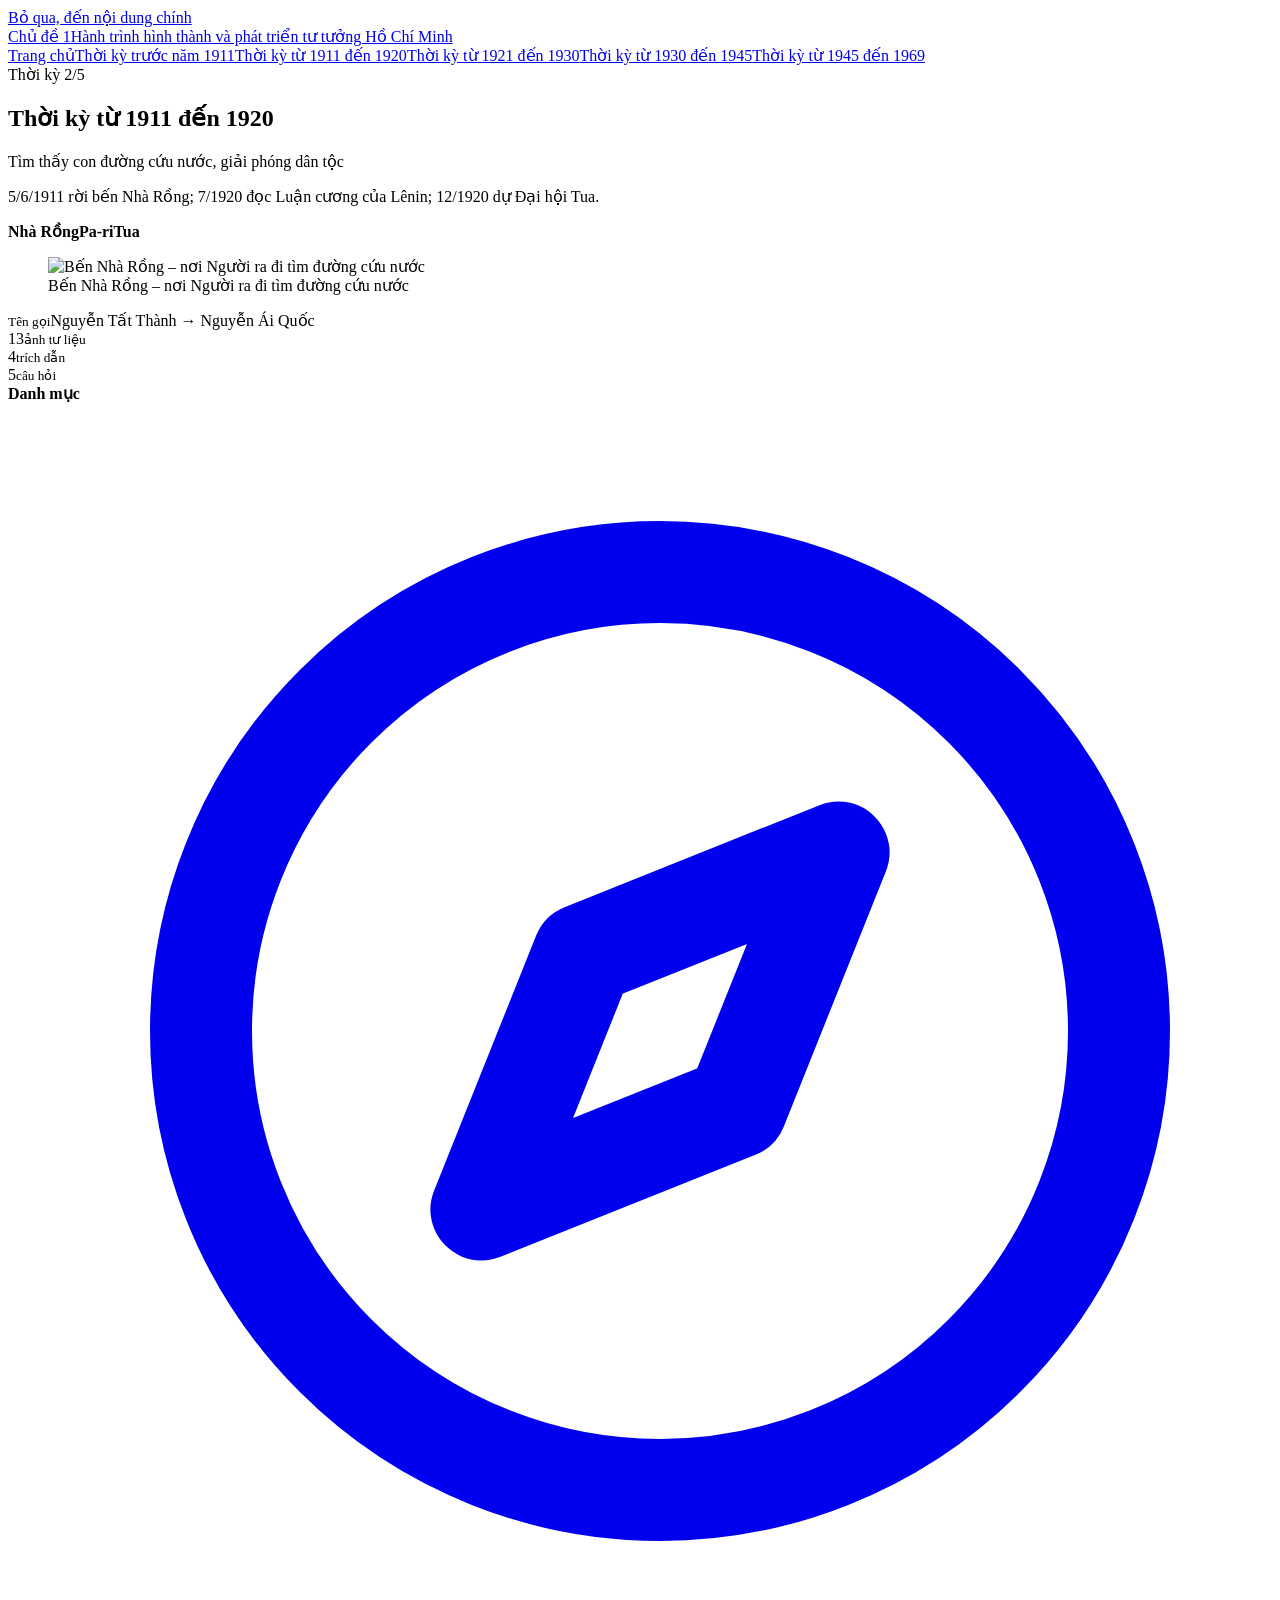
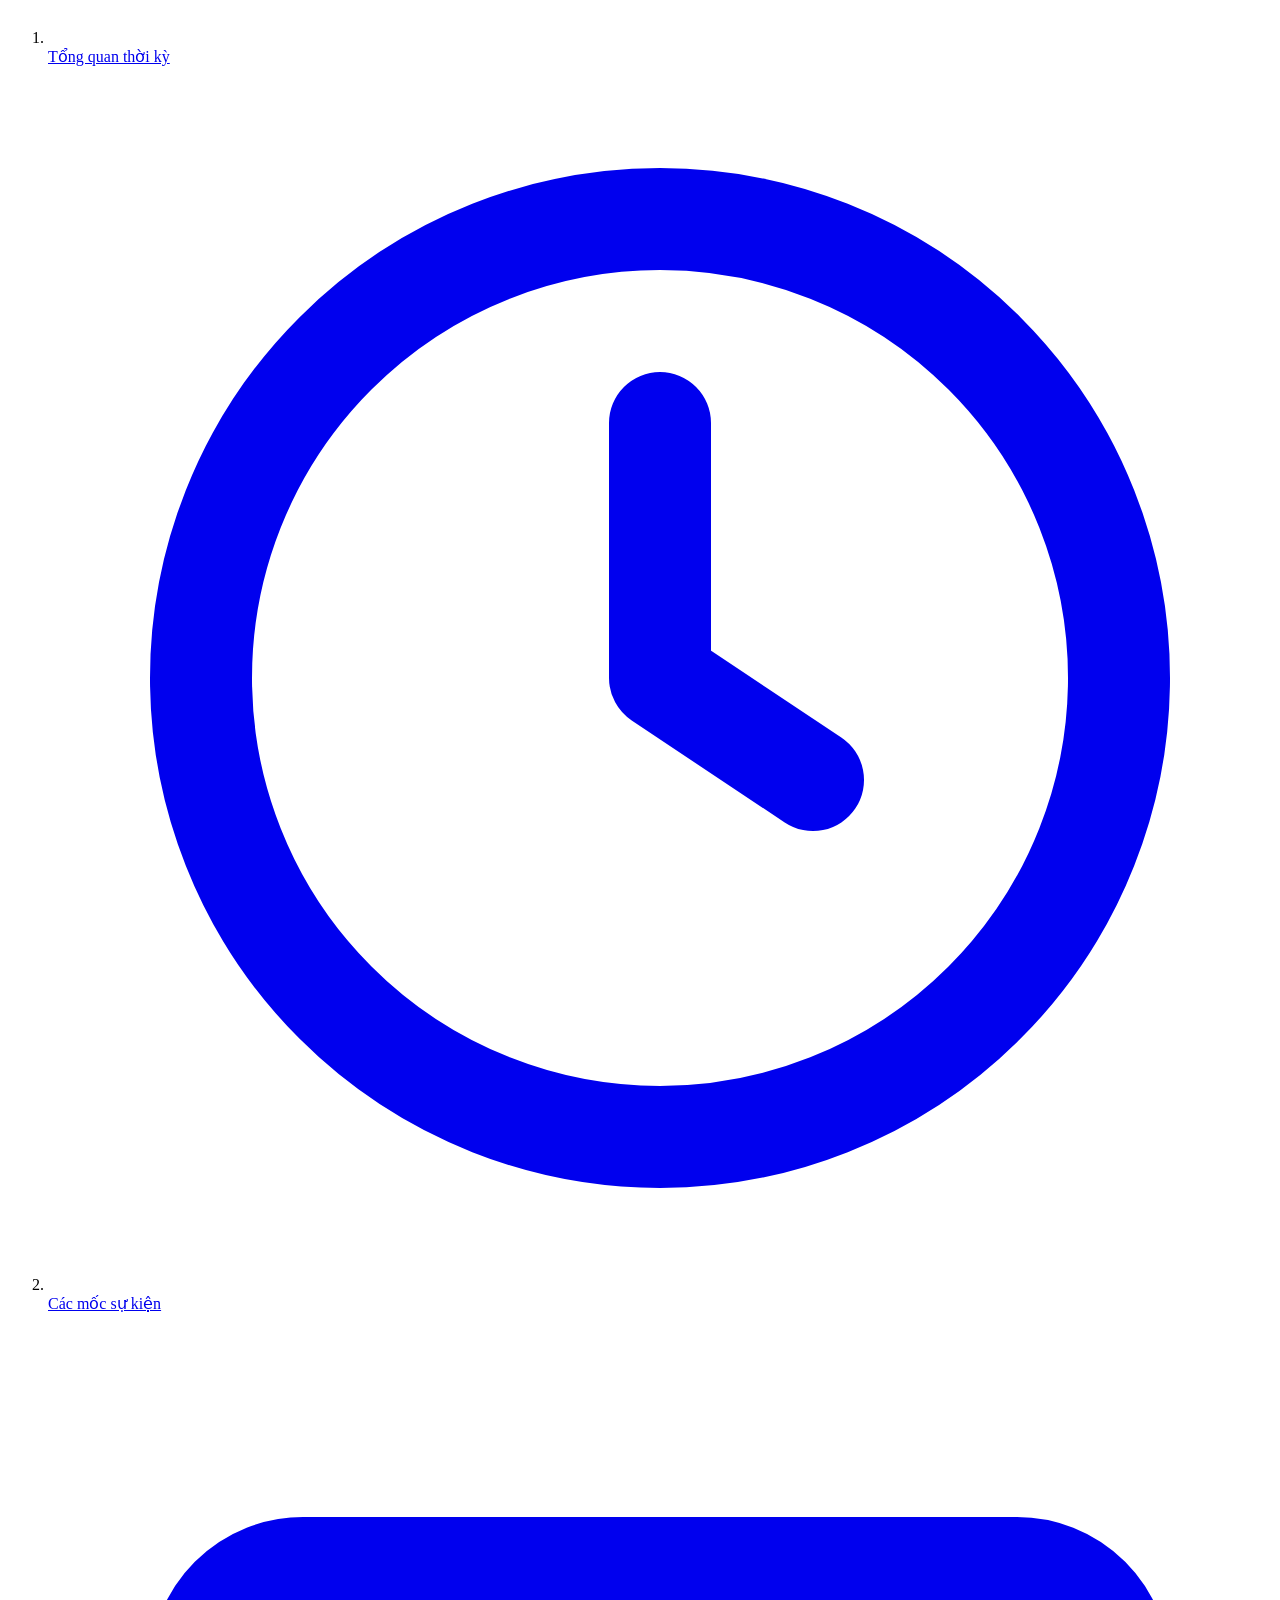
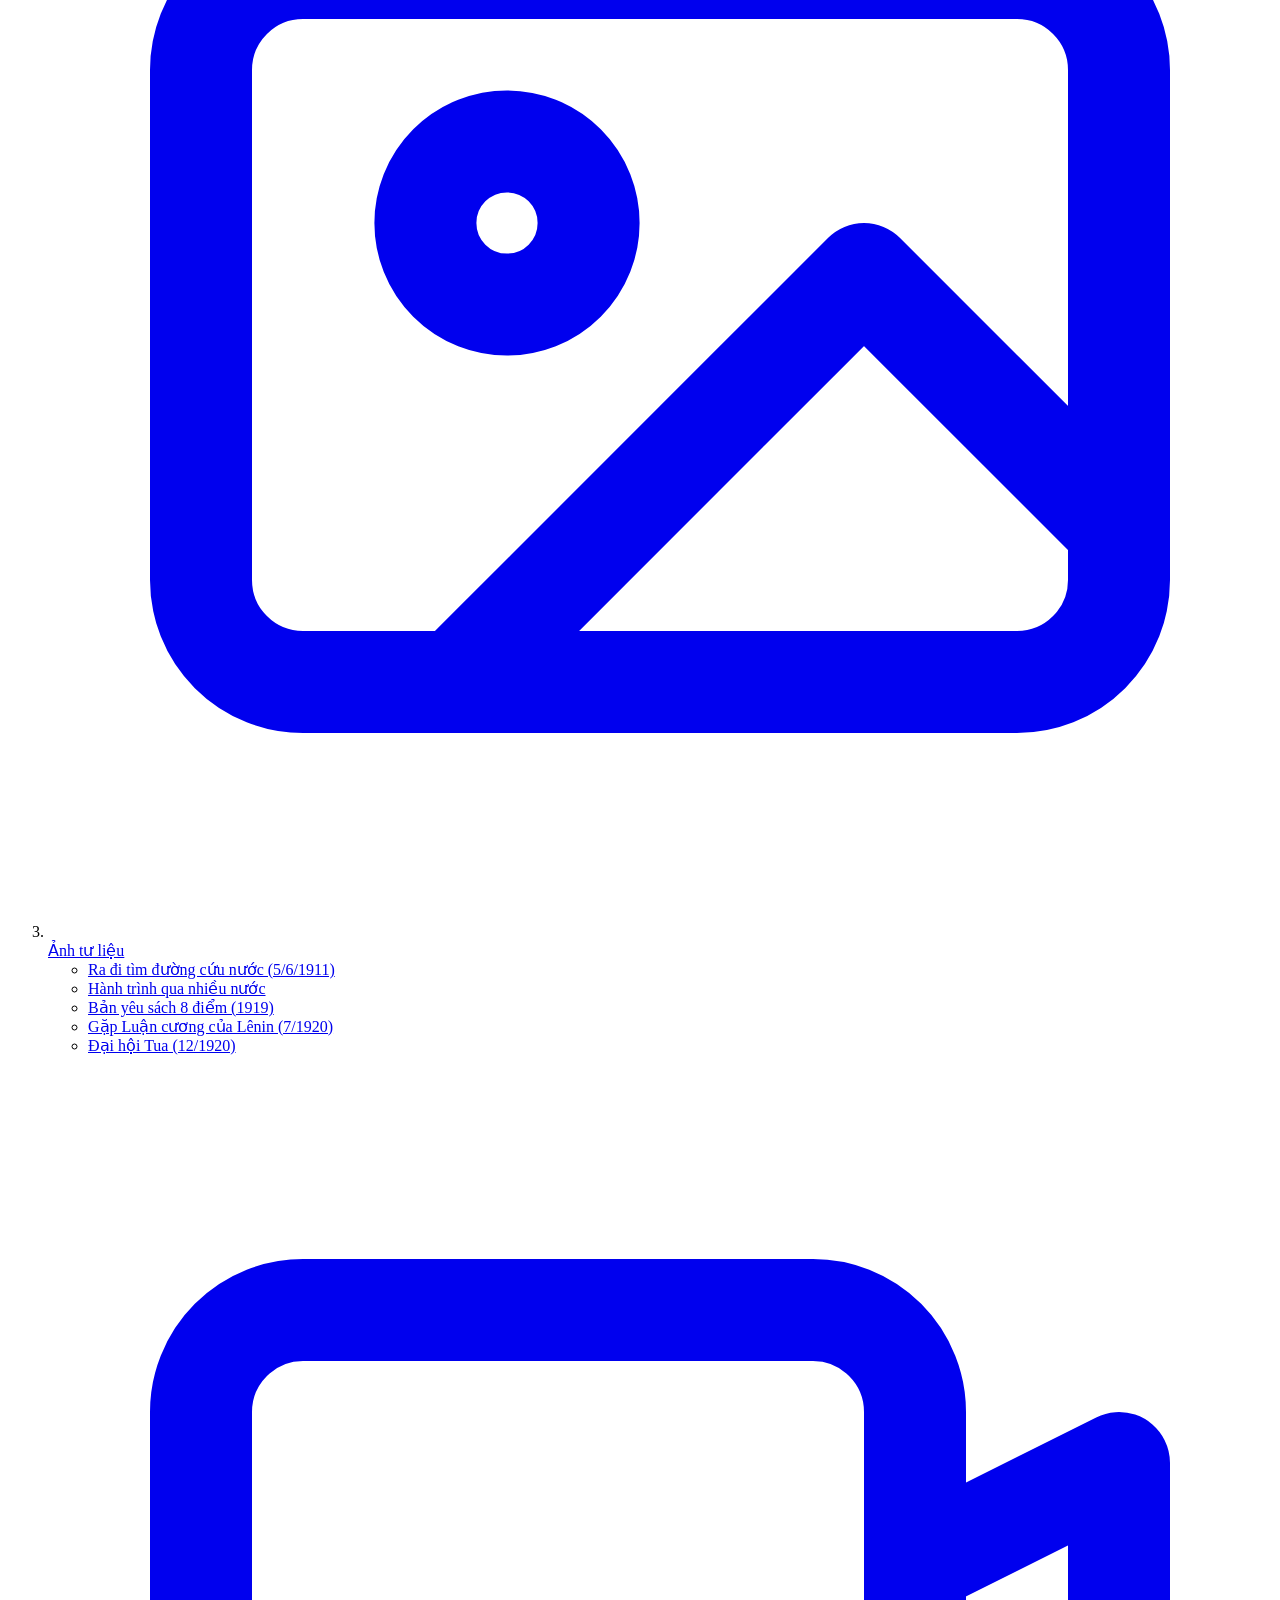
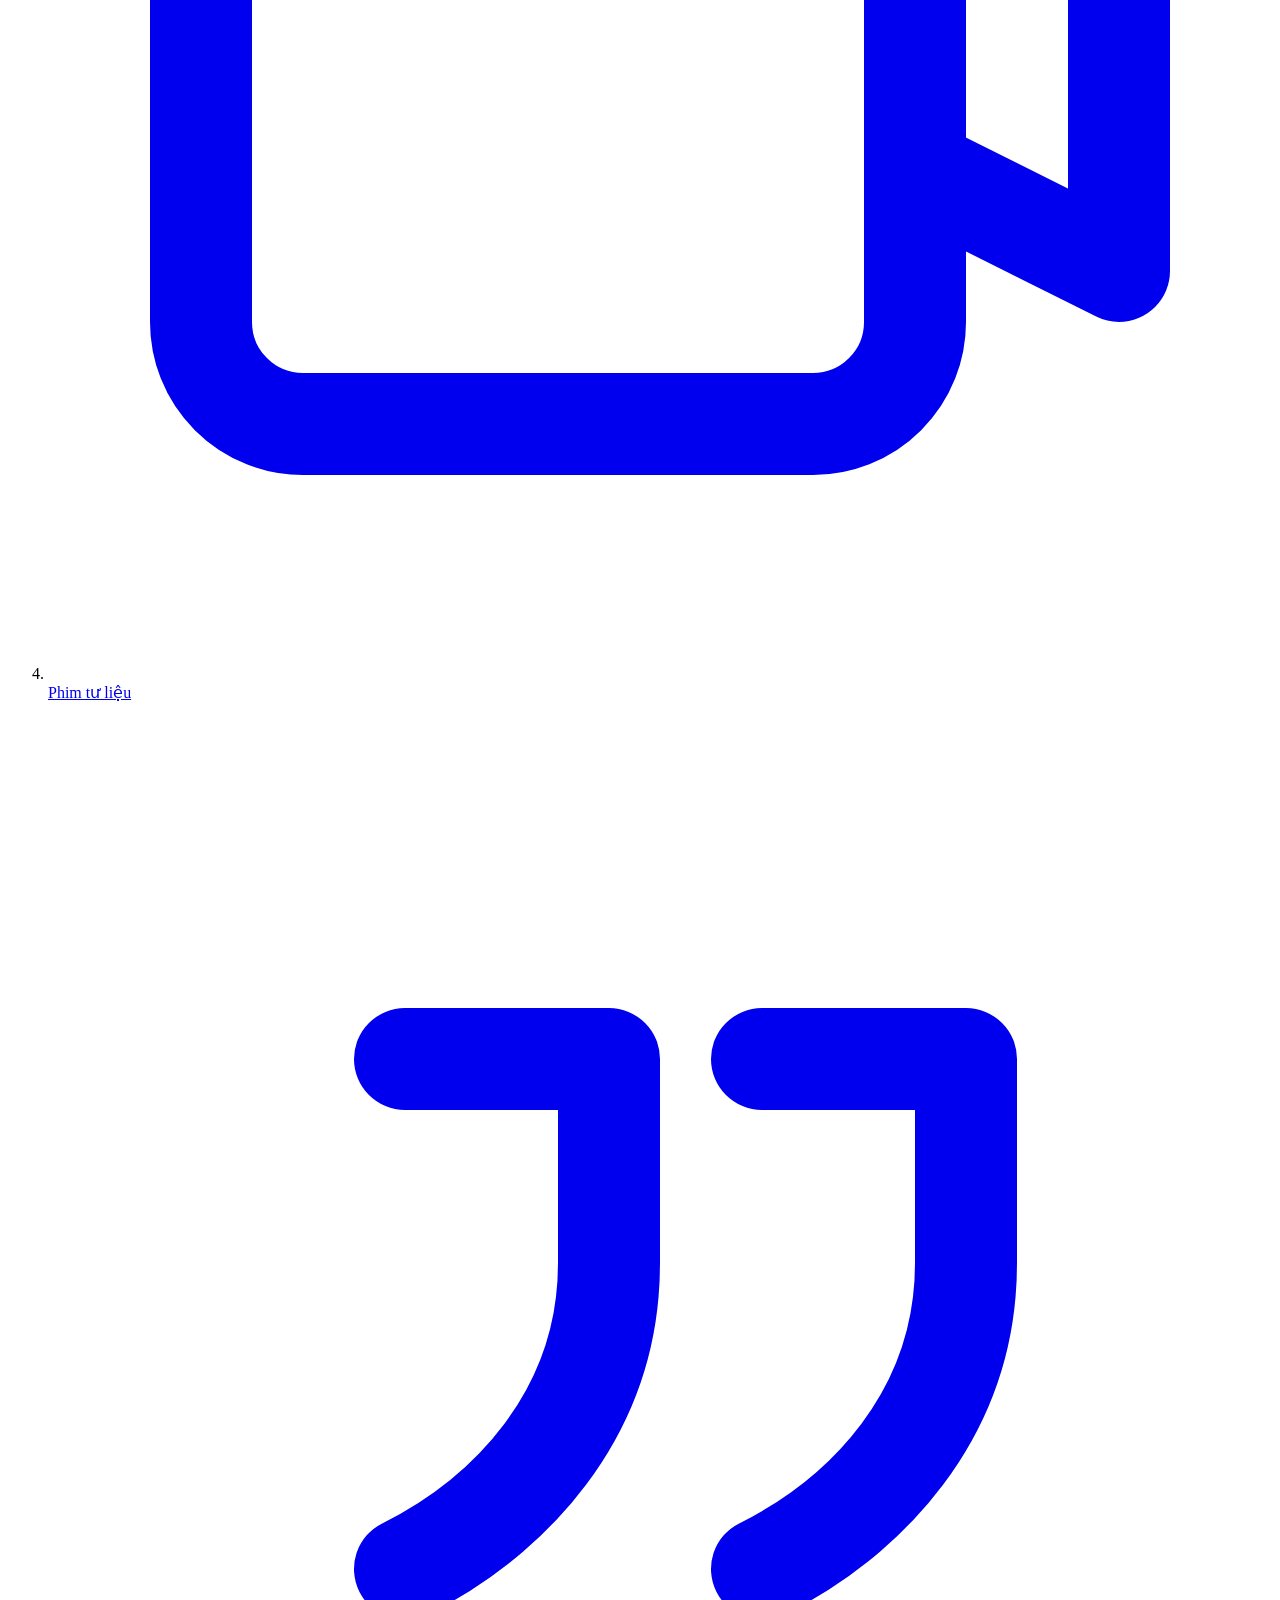
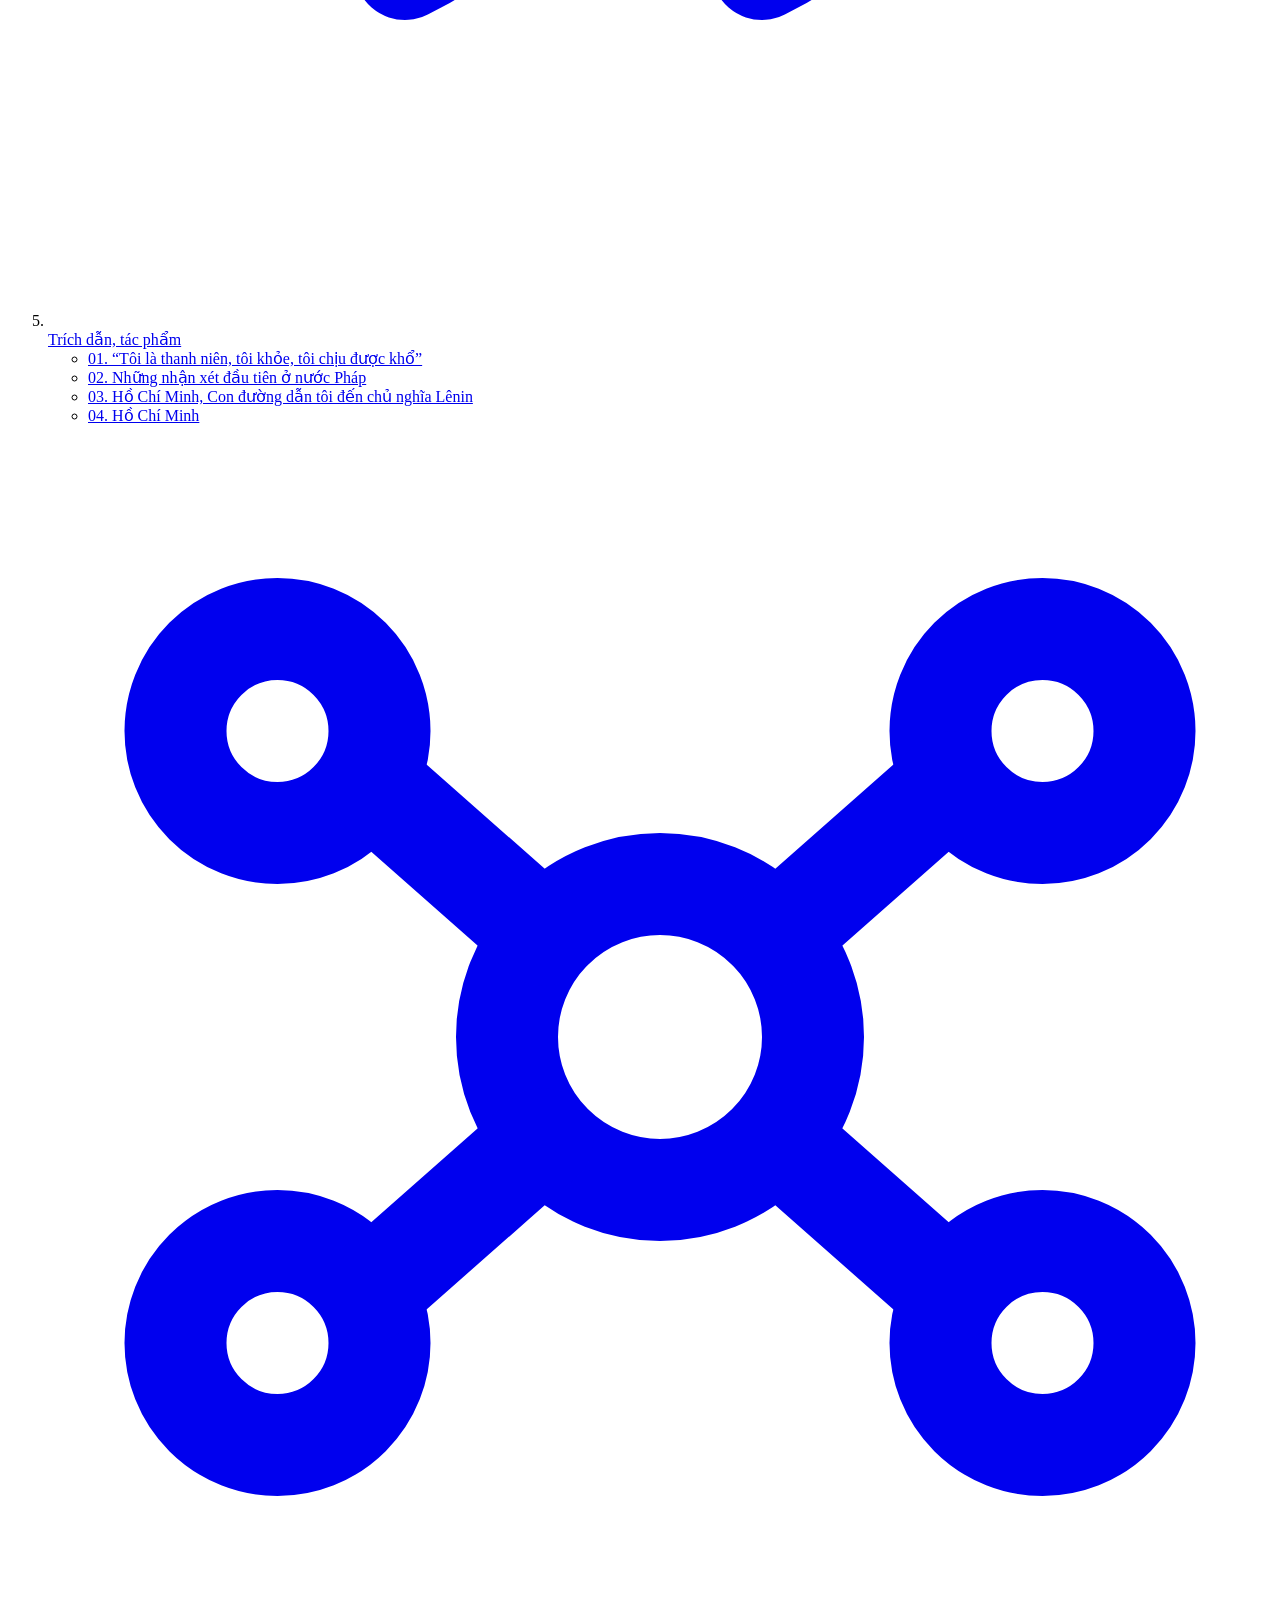
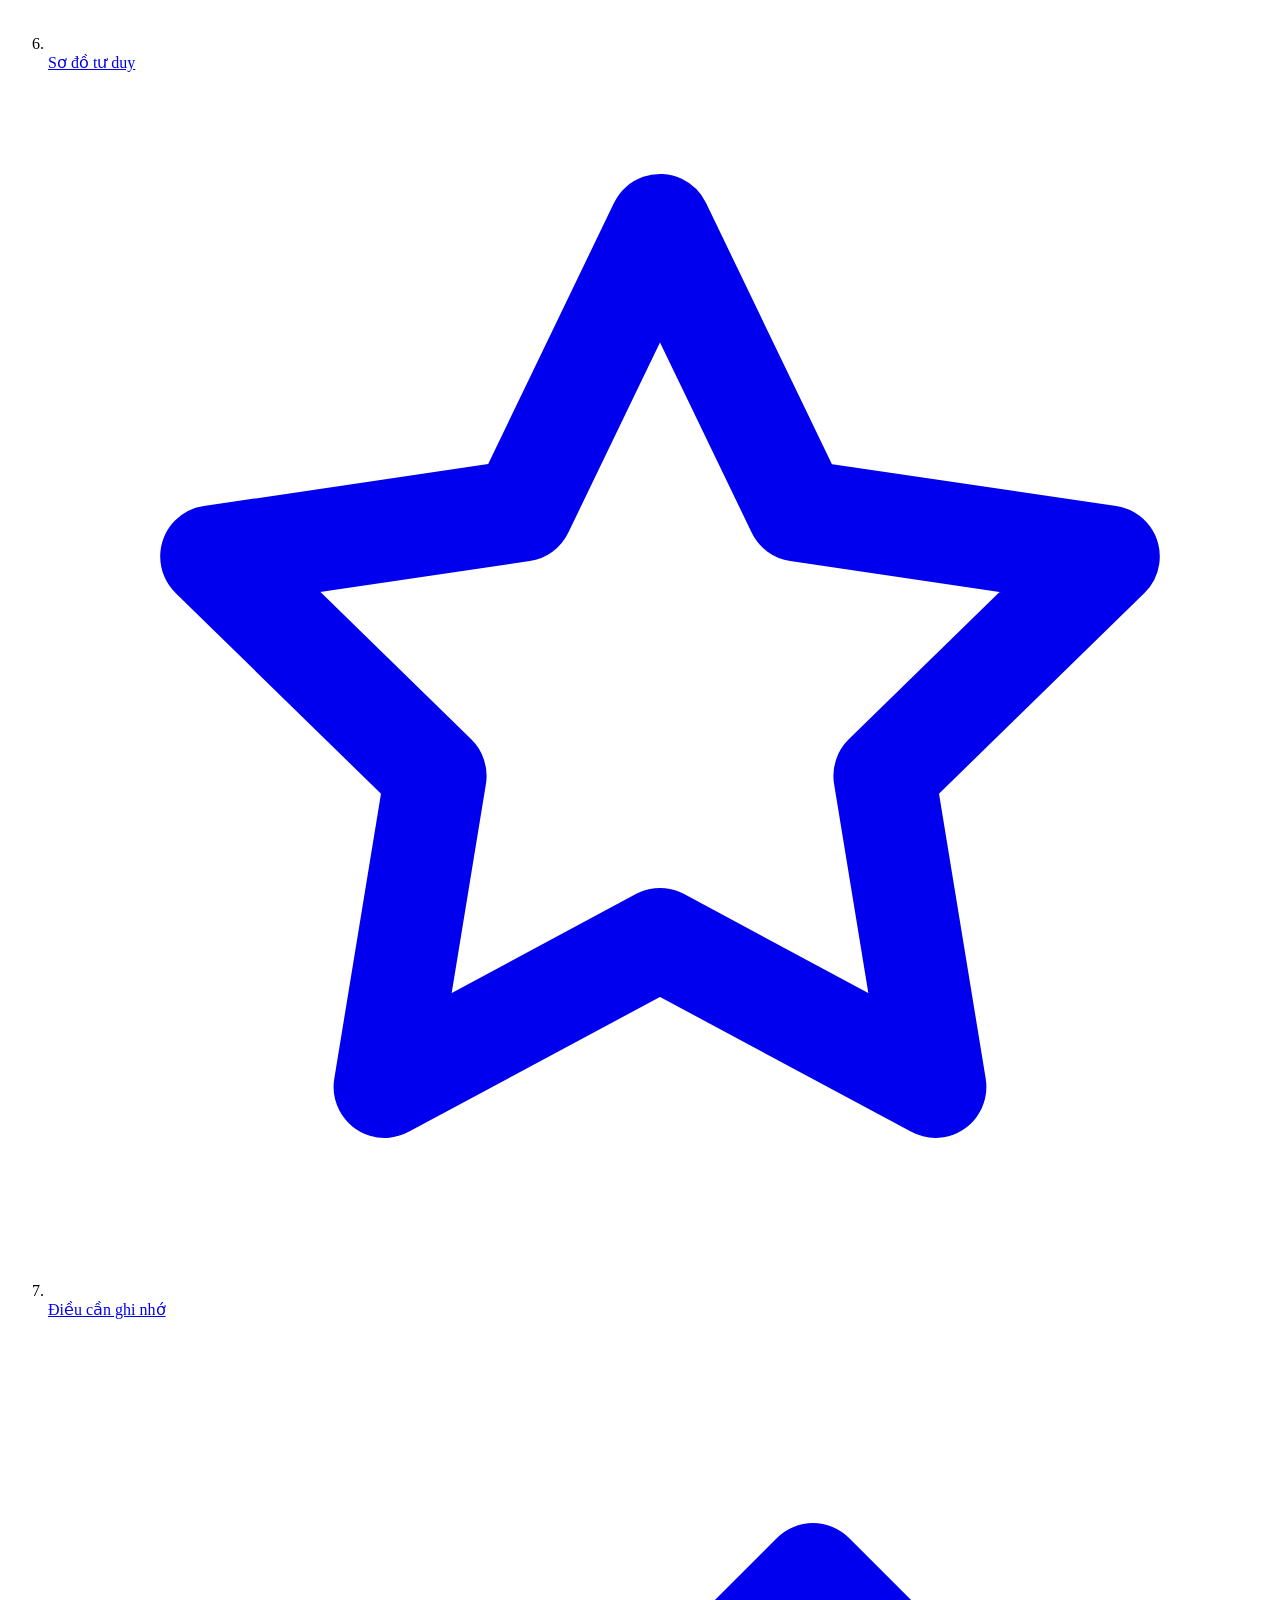
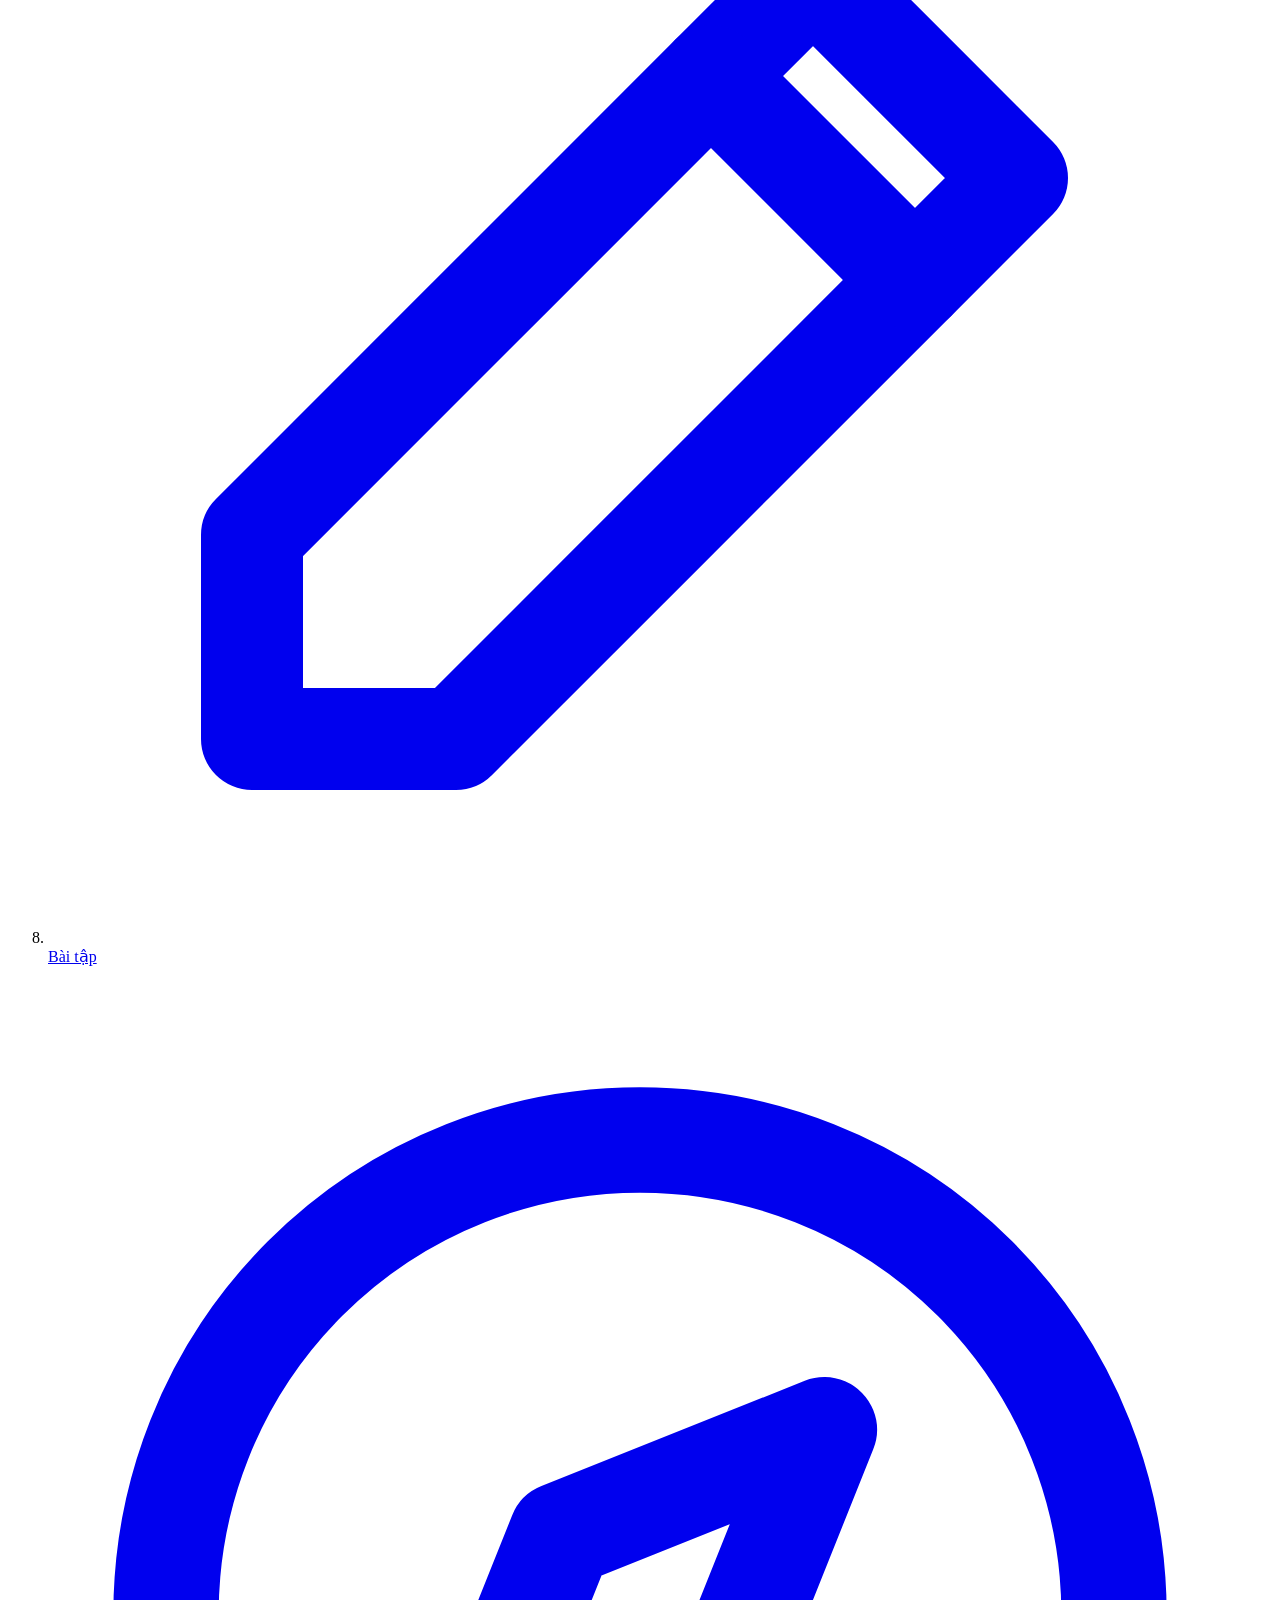
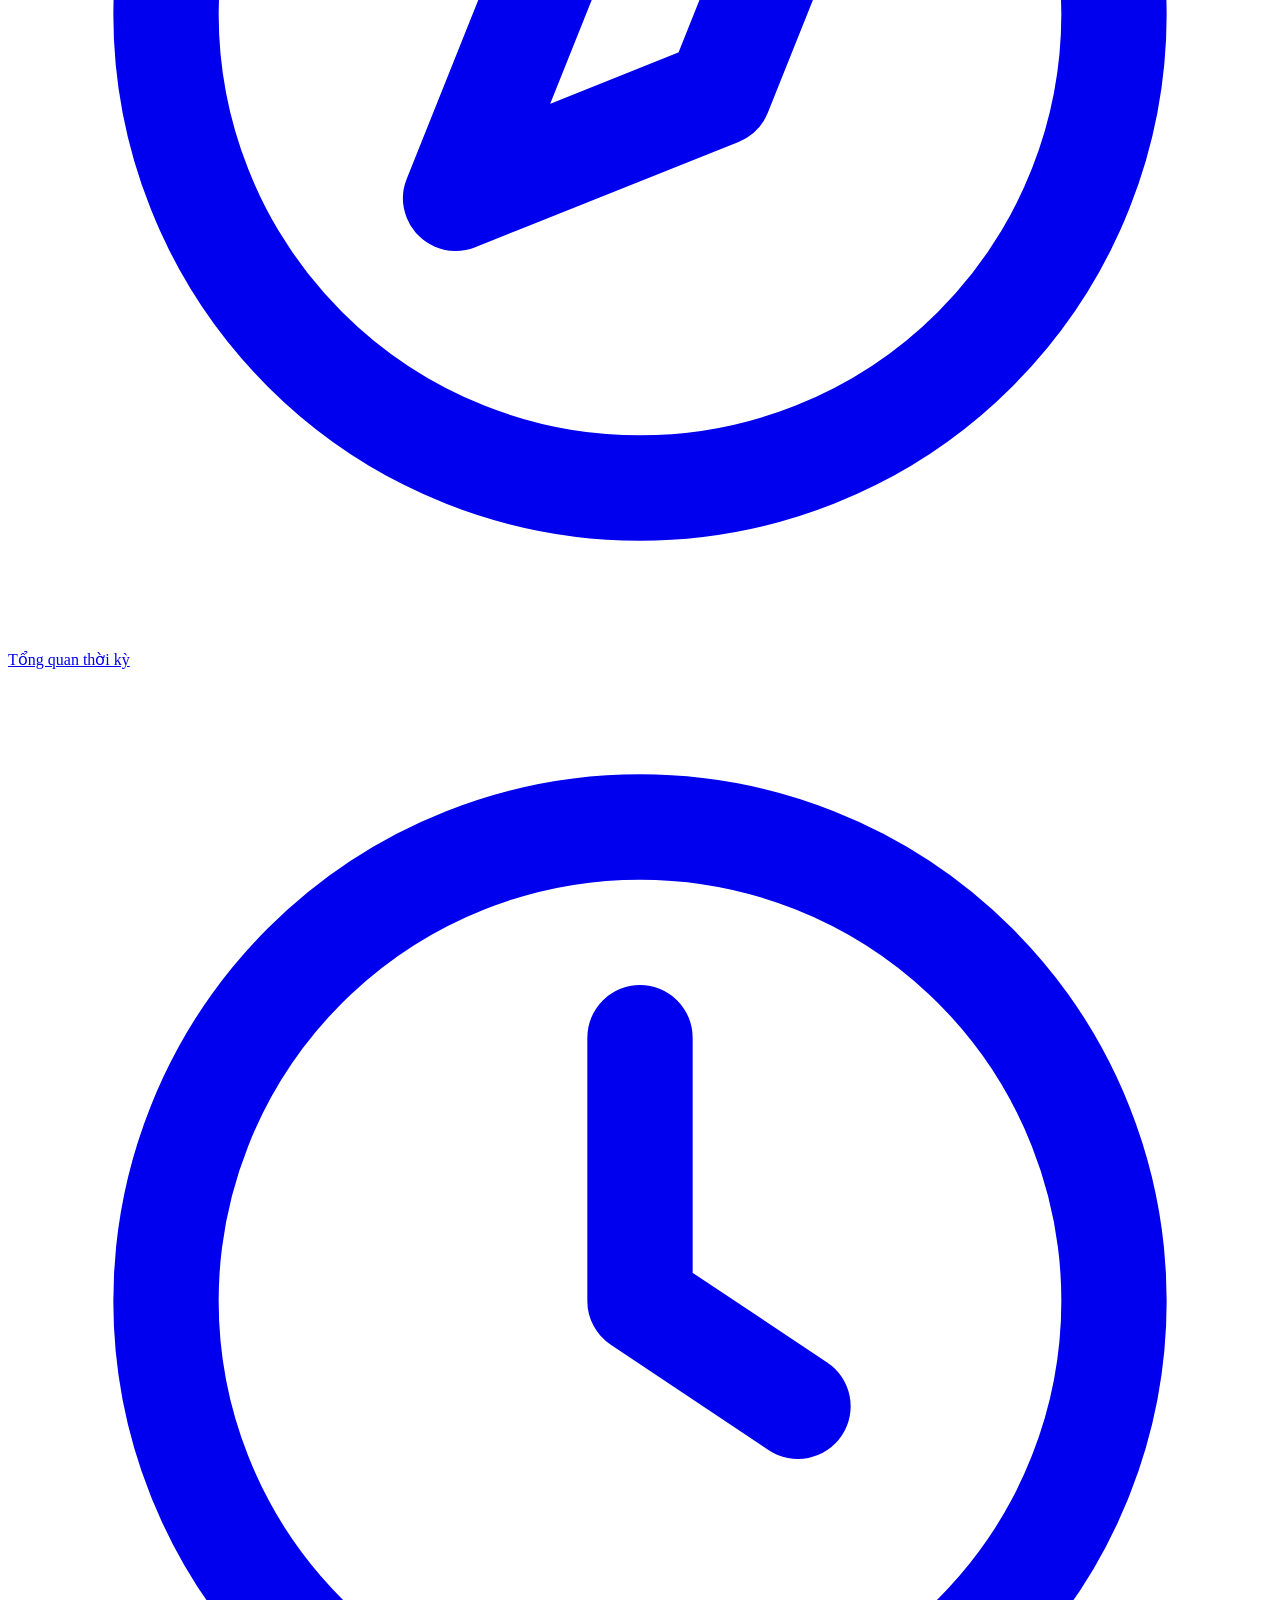
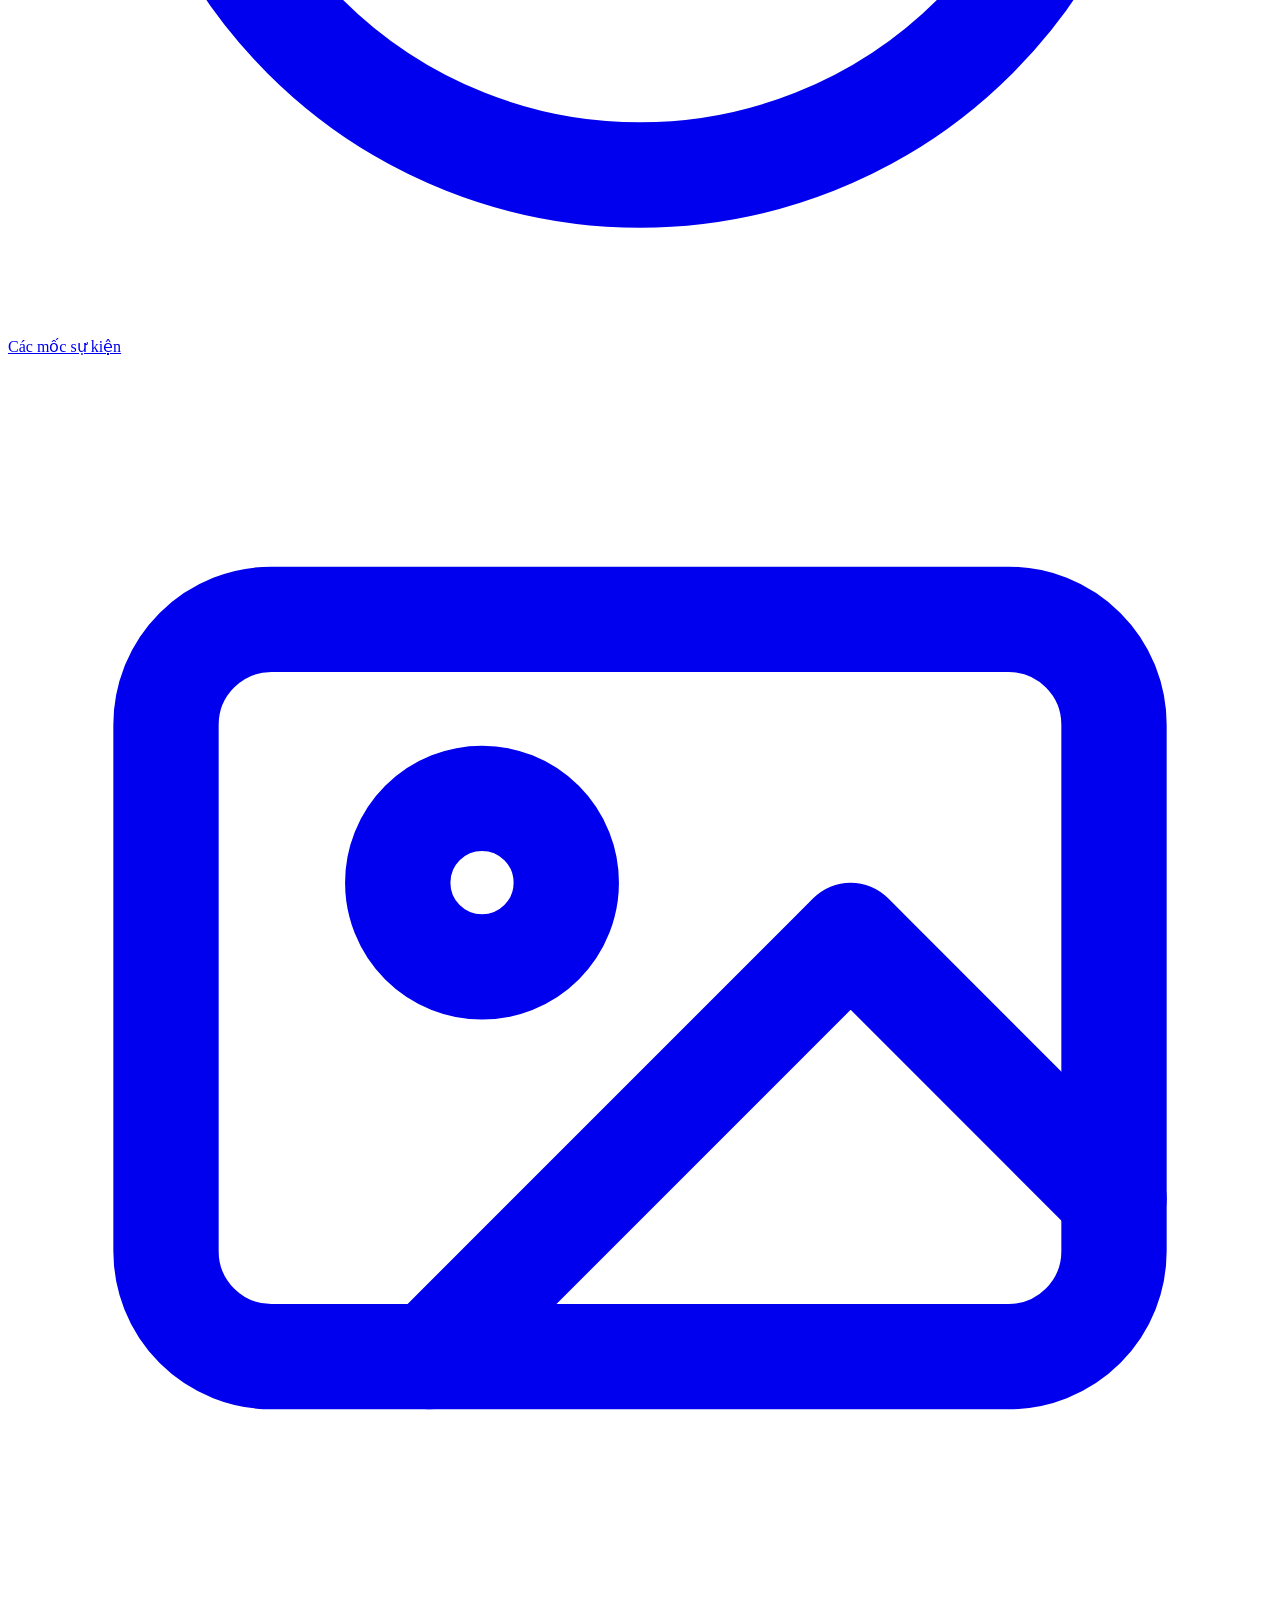
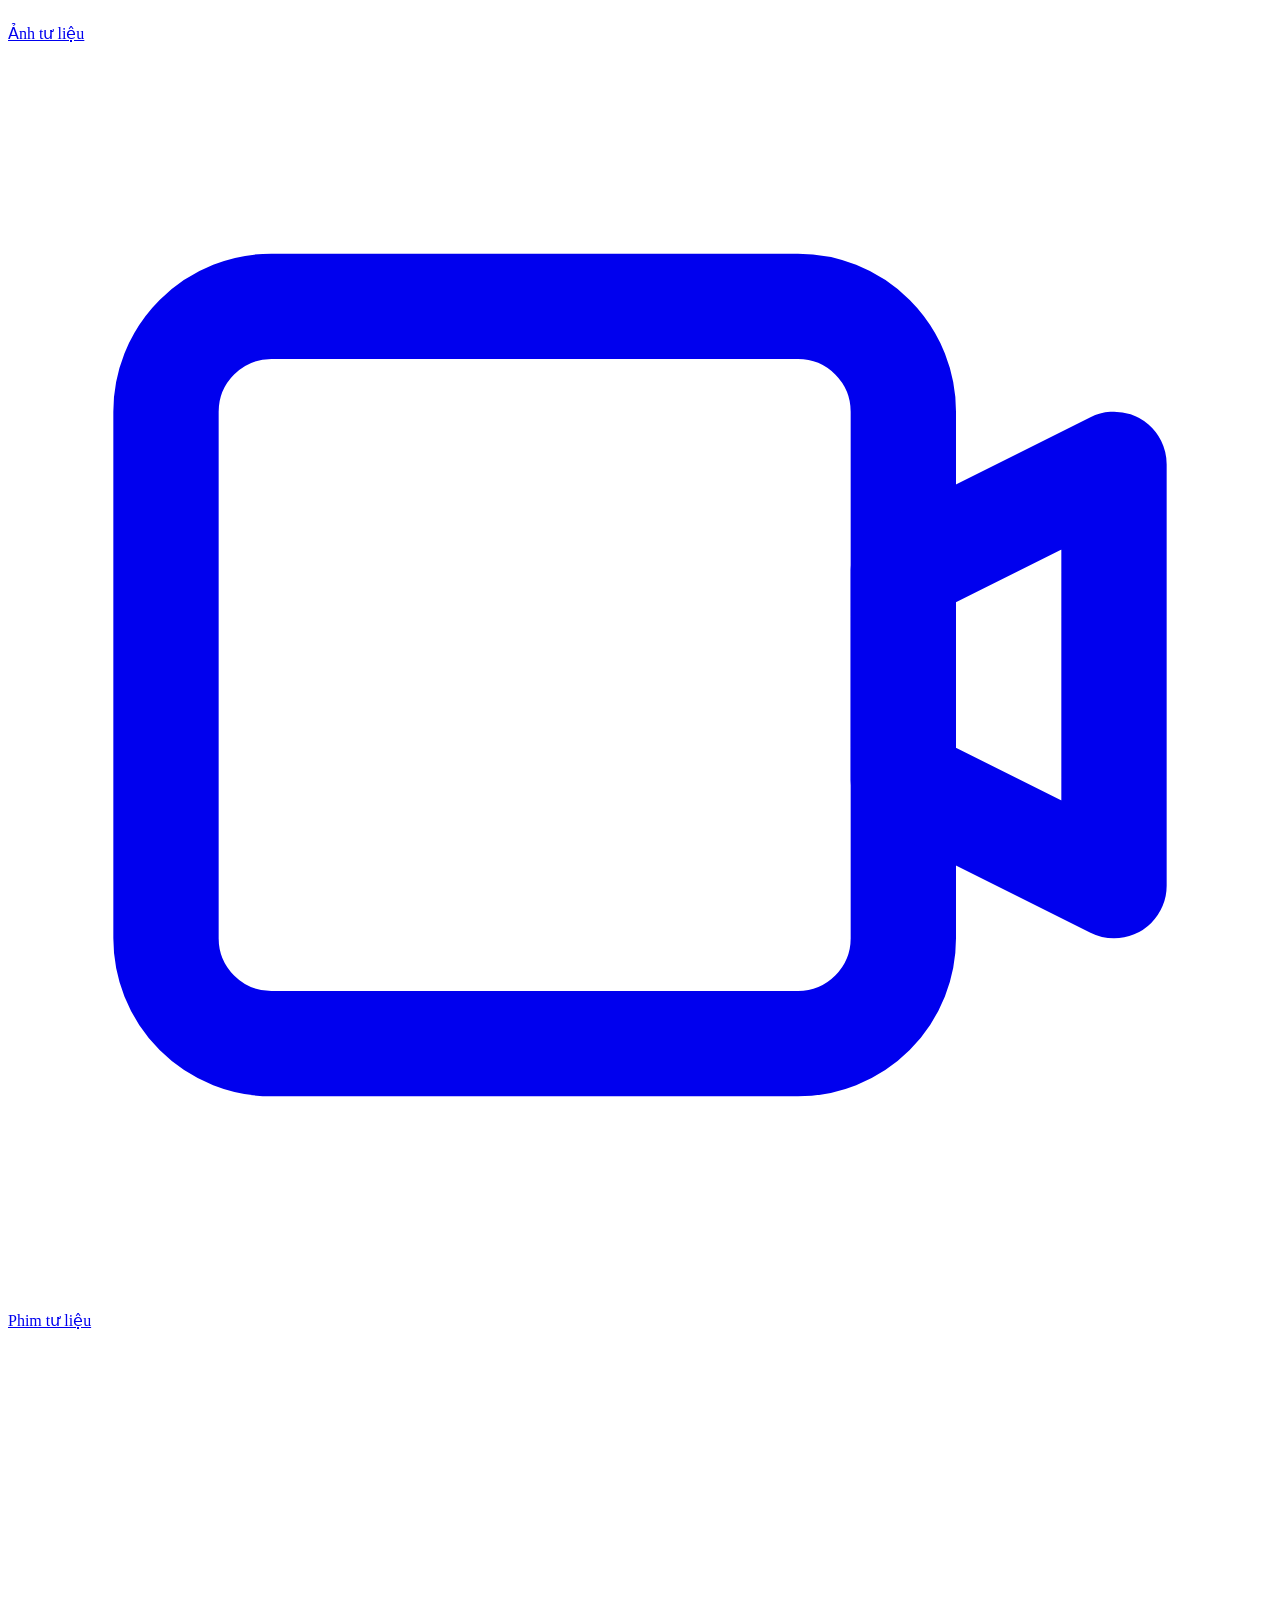
==== thoi-ky-1911-1920.html @ f9d34fa3 "Add files via upload" ====
<!doctype html>
<html lang="vi" class="no-js">
<head>
<meta charset="utf-8">
<meta name="viewport" content="width=device-width, initial-scale=1, viewport-fit=cover">
<title>Thời kỳ từ 1911 đến 1920 – Chủ đề 1: Tư tưởng Hồ Chí Minh</title>
<meta name="description" content="Tìm thấy con đường cứu nước, giải phóng dân tộc. 5/6/1911 rời bến Nhà Rồng; 7/1920 đọc Luận cương của Lênin; 12/1920 dự Đại hội Tua.">
<meta property="og:title" content="Thời kỳ từ 1911 đến 1920 – Chủ đề 1: Tư tưởng Hồ Chí Minh">
<meta property="og:description" content="Tìm thấy con đường cứu nước, giải phóng dân tộc. 5/6/1911 rời bến Nhà Rồng; 7/1920 đọc Luận cương của Lênin; 12/1920 dự Đại hội Tua.">
<meta name="theme-color" content="#7a1418">
<link rel="icon" href="data:image/svg+xml,%3Csvg xmlns='http://www.w3.org/2000/svg' viewBox='0 0 32 32'%3E%3Crect width='32' height='32' rx='6' fill='%237a1418'/%3E%3Cpath d='M16 5l3.2 6.6 7.3 1-5.3 5.1 1.3 7.2L16 21.5l-6.5 3.4 1.3-7.2-5.3-5.1 7.3-1z' fill='%23d9ae3b'/%3E%3C/svg%3E">
<link rel="preconnect" href="https://fonts.googleapis.com">
<link rel="preconnect" href="https://fonts.gstatic.com" crossorigin>
<link href="https://fonts.googleapis.com/css2?family=Be+Vietnam+Pro:wght@400;500;600;700&family=Noto+Serif:ital,wght@0,400;0,500;0,600;0,700;1,400;1,500&family=Caveat:wght@500;700&family=IBM+Plex+Mono:wght@400;500&display=swap" rel="stylesheet">
<link rel="stylesheet" href="assets/css/style.css">
</head>
<body data-slug="tk2" class="">
<a class="vh" href="#main">Bỏ qua, đến nội dung chính</a>
<header class="hdr">
  <div class="wrap top"><a class="logo" href="index.html"><span class="tag">Chủ đề 1</span><span class="t">Hành trình hình thành và phát triển tư tưởng Hồ Chí Minh</span></a></div>
  <nav class="nav" aria-label="Các thời kỳ"><div class="row"><a href="index.html" >Trang chủ</a><a href="thoi-ky-truoc-1911.html" >Thời kỳ trước năm 1911</a><a href="thoi-ky-1911-1920.html" aria-current=page>Thời kỳ từ 1911 đến 1920</a><a href="thoi-ky-1921-1930.html" >Thời kỳ từ 1921 đến 1930</a><a href="thoi-ky-1930-1945.html" >Thời kỳ từ 1930 đến 1945</a><a href="thoi-ky-1945-1969.html" >Thời kỳ từ 1945 đến 1969</a><span class="ind" aria-hidden="true"></span></div></nav>
</header>
<main id="main">

<section class="phero"><div class="wrap">
<div class="grid">
<div>
  <div class="step"><span class="steps"><i class="on"></i><i class="on"></i><i class=""></i><i class=""></i><i class=""></i></span>Thời kỳ 2/5</div>
  <h1>Thời kỳ từ 1911 đến 1920</h1>
  <p class="theme">Tìm thấy con đường cứu nước, giải phóng dân tộc</p>
  <p class="sumtxt">5/6/1911 rời bến Nhà Rồng; 7/1920 đọc Luận cương của Lênin; 12/1920 dự Đại hội Tua.</p>
  <div class="track" style="--n:3" aria-label="Lộ trình"><span class="st" style="animation-delay:0.3s"><i></i><b>Nhà Rồng</b></span><span class="st" style="animation-delay:0.6s"><i></i><b>Pa-ri</b></span><span class="st" style="animation-delay:0.9s"><i></i><b>Tua</b></span></div>
</div>
<figure><div class="frame"><img class="zoomable" src="assets/img/tk2-bia.jpg" alt="Bến Nhà Rồng – nơi Người ra đi tìm đường cứu nước"></div><figcaption>Bến Nhà Rồng – nơi Người ra đi tìm đường cứu nước</figcaption></figure>
</div>
<div class="facts">
  <div><small>Tên gọi</small><span class="nm">Nguyễn Tất Thành → Nguyễn Ái Quốc</span></div>
  <div><span class="c">13</span><small>ảnh tư liệu</small></div>
  <div><span class="c">4</span><small>trích dẫn</small></div>
  <div><span class="c">5</span><small>câu hỏi</small></div>
</div>
</div></section>
<div class="wrap"><div class="layout">
<aside class="toc" id="toc" aria-label="Danh mục thời kỳ từ 1911 đến 1920">
  <div class="toc-h"><b>Danh mục</b></div>
  <ol><li><a class="m" href="#tong-quan" data-p="tong-quan"><span class="ic"><svg viewBox="0 0 24 24" fill="none" stroke="currentColor" stroke-width="2" stroke-linecap="round" stroke-linejoin="round" aria-hidden="true"><circle cx="12" cy="12" r="9"/><path d="M15.5 8.5l-2 5-5 2 2-5z"/></svg></span><span>Tổng quan thời kỳ</span></a></li><li><a class="m" href="#moc-su-kien" data-p="moc-su-kien"><span class="ic"><svg viewBox="0 0 24 24" fill="none" stroke="currentColor" stroke-width="2" stroke-linecap="round" stroke-linejoin="round" aria-hidden="true"><circle cx="12" cy="12" r="9"/><path d="M12 7v5l3 2"/></svg></span><span>Các mốc sự kiện</span></a></li><li><a class="m" href="#anh-tu-lieu" data-p="anh-tu-lieu"><span class="ic"><svg viewBox="0 0 24 24" fill="none" stroke="currentColor" stroke-width="2" stroke-linecap="round" stroke-linejoin="round" aria-hidden="true"><rect x="3" y="5" width="18" height="14" rx="2"/><circle cx="9" cy="10" r="1.6"/><path d="M21 16l-5-5-8 8"/></svg></span><span>Ảnh tư liệu</span></a><ul><li><a href="#anh-1">Ra đi tìm đường cứu nước (5/6/1911)</a></li><li><a href="#anh-2">Hành trình qua nhiều nước</a></li><li><a href="#anh-3">Bản yêu sách 8 điểm (1919)</a></li><li><a href="#anh-4">Gặp Luận cương của Lênin (7/1920)</a></li><li><a href="#anh-5">Đại hội Tua (12/1920)</a></li></ul></li><li><a class="m" href="#phim-tu-lieu" data-p="phim-tu-lieu"><span class="ic"><svg viewBox="0 0 24 24" fill="none" stroke="currentColor" stroke-width="2" stroke-linecap="round" stroke-linejoin="round" aria-hidden="true"><rect x="3" y="5" width="14" height="14" rx="2"/><path d="M17 10l4-2v8l-4-2z"/></svg></span><span>Phim tư liệu</span></a></li><li><a class="m" href="#trich-dan" data-p="trich-dan"><span class="ic"><svg viewBox="0 0 24 24" fill="none" stroke="currentColor" stroke-width="2" stroke-linecap="round" stroke-linejoin="round" aria-hidden="true"><path d="M7 7h4v4c0 3-2 5-4 6M14 7h4v4c0 3-2 5-4 6"/></svg></span><span>Trích dẫn, tác phẩm</span></a><ul><li><a href="#td10">01. “Tôi là thanh niên, tôi khỏe, tôi chịu được khổ”</a></li><li><a href="#td11">02. Những nhận xét đầu tiên ở nước Pháp</a></li><li><a href="#trich-1">03. Hồ Chí Minh, Con đường dẫn tôi đến chủ nghĩa Lênin</a></li><li><a href="#trich-2">04. Hồ Chí Minh</a></li></ul></li><li><a class="m" href="#so-do-tu-duy" data-p="so-do-tu-duy"><span class="ic"><svg viewBox="0 0 24 24" fill="none" stroke="currentColor" stroke-width="2" stroke-linecap="round" stroke-linejoin="round" aria-hidden="true"><circle cx="12" cy="12" r="3"/><circle cx="4.5" cy="6" r="2"/><circle cx="19.5" cy="6" r="2"/><circle cx="4.5" cy="18" r="2"/><circle cx="19.5" cy="18" r="2"/><path d="M6.3 7l3.4 3M17.7 7l-3.4 3M6.3 17l3.4-3M17.7 17l-3.4-3"/></svg></span><span>Sơ đồ tư duy</span></a></li><li><a class="m" href="#ghi-nho" data-p="ghi-nho"><span class="ic"><svg viewBox="0 0 24 24" fill="none" stroke="currentColor" stroke-width="2" stroke-linecap="round" stroke-linejoin="round" aria-hidden="true"><path d="M12 3l2.7 5.6 6.1.9-4.4 4.3 1 6.1L12 17l-5.4 2.9 1-6.1-4.4-4.3 6.1-.9z"/></svg></span><span>Điều cần ghi nhớ</span></a></li><li><a class="m" href="#bai-tap" data-p="bai-tap"><span class="ic"><svg viewBox="0 0 24 24" fill="none" stroke="currentColor" stroke-width="2" stroke-linecap="round" stroke-linejoin="round" aria-hidden="true"><path d="M4 20h4L19 9l-4-4L4 16z"/><path d="M13 7l4 4"/></svg></span><span>Bài tập</span></a></li></ol>
</aside>
<div class="content"><nav class="chips" aria-label="Chọn mục"><a href="#tong-quan" data-p="tong-quan"><span class="ic"><svg viewBox="0 0 24 24" fill="none" stroke="currentColor" stroke-width="2" stroke-linecap="round" stroke-linejoin="round" aria-hidden="true"><circle cx="12" cy="12" r="9"/><path d="M15.5 8.5l-2 5-5 2 2-5z"/></svg></span>Tổng quan thời kỳ</a><a href="#moc-su-kien" data-p="moc-su-kien"><span class="ic"><svg viewBox="0 0 24 24" fill="none" stroke="currentColor" stroke-width="2" stroke-linecap="round" stroke-linejoin="round" aria-hidden="true"><circle cx="12" cy="12" r="9"/><path d="M12 7v5l3 2"/></svg></span>Các mốc sự kiện</a><a href="#anh-tu-lieu" data-p="anh-tu-lieu"><span class="ic"><svg viewBox="0 0 24 24" fill="none" stroke="currentColor" stroke-width="2" stroke-linecap="round" stroke-linejoin="round" aria-hidden="true"><rect x="3" y="5" width="18" height="14" rx="2"/><circle cx="9" cy="10" r="1.6"/><path d="M21 16l-5-5-8 8"/></svg></span>Ảnh tư liệu</a><a href="#phim-tu-lieu" data-p="phim-tu-lieu"><span class="ic"><svg viewBox="0 0 24 24" fill="none" stroke="currentColor" stroke-width="2" stroke-linecap="round" stroke-linejoin="round" aria-hidden="true"><rect x="3" y="5" width="14" height="14" rx="2"/><path d="M17 10l4-2v8l-4-2z"/></svg></span>Phim tư liệu</a><a href="#trich-dan" data-p="trich-dan"><span class="ic"><svg viewBox="0 0 24 24" fill="none" stroke="currentColor" stroke-width="2" stroke-linecap="round" stroke-linejoin="round" aria-hidden="true"><path d="M7 7h4v4c0 3-2 5-4 6M14 7h4v4c0 3-2 5-4 6"/></svg></span>Trích dẫn, tác phẩm</a><a href="#so-do-tu-duy" data-p="so-do-tu-duy"><span class="ic"><svg viewBox="0 0 24 24" fill="none" stroke="currentColor" stroke-width="2" stroke-linecap="round" stroke-linejoin="round" aria-hidden="true"><circle cx="12" cy="12" r="3"/><circle cx="4.5" cy="6" r="2"/><circle cx="19.5" cy="6" r="2"/><circle cx="4.5" cy="18" r="2"/><circle cx="19.5" cy="18" r="2"/><path d="M6.3 7l3.4 3M17.7 7l-3.4 3M6.3 17l3.4-3M17.7 17l-3.4-3"/></svg></span>Sơ đồ tư duy</a><a href="#ghi-nho" data-p="ghi-nho"><span class="ic"><svg viewBox="0 0 24 24" fill="none" stroke="currentColor" stroke-width="2" stroke-linecap="round" stroke-linejoin="round" aria-hidden="true"><path d="M12 3l2.7 5.6 6.1.9-4.4 4.3 1 6.1L12 17l-5.4 2.9 1-6.1-4.4-4.3 6.1-.9z"/></svg></span>Điều cần ghi nhớ</a><a href="#bai-tap" data-p="bai-tap"><span class="ic"><svg viewBox="0 0 24 24" fill="none" stroke="currentColor" stroke-width="2" stroke-linecap="round" stroke-linejoin="round" aria-hidden="true"><path d="M4 20h4L19 9l-4-4L4 16z"/><path d="M13 7l4 4"/></svg></span>Bài tập</a></nav><section class="panel" id="tong-quan" aria-labelledby="h-tong-quan">
<div class="ph2"><span class="ic"><svg viewBox="0 0 24 24" fill="none" stroke="currentColor" stroke-width="2" stroke-linecap="round" stroke-linejoin="round" aria-hidden="true"><circle cx="12" cy="12" r="9"/><path d="M15.5 8.5l-2 5-5 2 2-5z"/></svg></span><div><h2 id="h-tong-quan">Tổng quan thời kỳ</h2></div></div>
<div class="mind"><div class="col"><div class="br" style="--c:#9e1b1f" data-reveal><button type="button" aria-expanded="false"><span class="lbl"><small>1911 – 1917</small><b>Hành trình khảo sát</b></span><span class="pm" aria-hidden="true">+</span></button><ul><li><b>5/6/1911:</b> rời Bến Nhà Rồng trên tàu Amiral Latouche-Tréville</li><li><b>1911 – 1912:</b> qua nhiều nước châu Âu, châu Phi, châu Mỹ</li><li><b>1912 – 1913:</b> sống, làm việc ở Mỹ</li><li><b>1913 – 1917:</b> sống, làm việc ở Anh</li></ul></div><div class="br" style="--c:#a5481f" data-reveal><button type="button" aria-expanded="false"><span class="lbl"><small>Nhận thức</small><b>Rút ra qua khảo sát</b></span><span class="pm" aria-hidden="true">+</span></button><ul><li>Ở đâu chủ nghĩa đế quốc cũng tàn bạo, người lao động cũng bị áp bức</li><li>Chủ nghĩa đế quốc là kẻ thù chung của các dân tộc thuộc địa</li><li>Cách mạng tư sản Mỹ, Pháp là cách mạng “chưa đến nơi”</li></ul></div><div class="br" style="--c:#7a5a12" data-reveal><button type="button" aria-expanded="false"><span class="lbl"><small>1917 – 1920</small><b>Hoạt động ở Pháp</b></span><span class="pm" aria-hidden="true">+</span></button><ul><li><b>Cuối 1917:</b> trở lại Pháp, hoạt động trong phong trào công nhân</li><li><b>1919:</b> gia nhập Đảng Xã hội Pháp</li><li>Tham gia Hội những người Việt Nam yêu nước tại Pa-ri</li></ul></div></div><div class="core"><b>Thời kỳ từ 1911 đến 1920</b><small>Nhà Rồng → Pa-ri → Tua</small><em>Nguyễn Tất Thành<br>Nguyễn Ái Quốc</em></div><div class="col"><div class="br" style="--c:#1f4a73" data-reveal><button type="button" aria-expanded="false"><span class="lbl"><small>18/6/1919</small><b>Bản yêu sách 8 điểm</b></span><span class="pm" aria-hidden="true">+</span></button><ul><li><b>18/6/1919:</b> gửi Bản yêu sách của nhân dân An Nam tới Hội nghị Véc-xây</li><li>Ký tên Nguyễn Ái Quốc</li><li>Đòi các quyền tự do, dân chủ tối thiểu cho nhân dân Việt Nam</li><li><b>Bài học:</b> muốn giải phóng, các dân tộc phải dựa vào sức mình</li></ul></div><div class="br" style="--c:#2c6b48" data-reveal><button type="button" aria-expanded="false"><span class="lbl"><small>7/1920</small><b>Đến với chủ nghĩa Lênin</b></span><span class="pm" aria-hidden="true">+</span></button><ul><li><b>7/1920:</b> đọc Sơ thảo lần thứ nhất những luận cương về vấn đề dân tộc và thuộc địa của Lênin</li><li>Đăng trên báo Nhân đạo (L’Humanité), 16 – 17/7/1920</li><li>Tìm thấy con đường giải phóng dân tộc</li></ul></div><div class="br" style="--c:#5b3a73" data-reveal><button type="button" aria-expanded="false"><span class="lbl"><small>12/1920</small><b>Đại hội Tua – Bước ngoặt</b></span><span class="pm" aria-hidden="true">+</span></button><ul><li><b>25 – 30/12/1920:</b> dự Đại hội Đảng Xã hội Pháp tại Tua</li><li>Bỏ phiếu tán thành gia nhập Quốc tế Cộng sản</li><li>Tham gia sáng lập Đảng Cộng sản Pháp</li><li>Từ người yêu nước trở thành người cộng sản</li></ul></div></div></div>
<div class="pnav"><button type="button" class="nx" data-go="moc-su-kien">Mục tiếp theo ›<b>Các mốc sự kiện</b></button></div>
</section><section class="panel" id="moc-su-kien" aria-labelledby="h-moc-su-kien">
<div class="ph2"><span class="ic"><svg viewBox="0 0 24 24" fill="none" stroke="currentColor" stroke-width="2" stroke-linecap="round" stroke-linejoin="round" aria-hidden="true"><circle cx="12" cy="12" r="9"/><path d="M12 7v5l3 2"/></svg></span><div><h2 id="h-moc-su-kien">Các mốc sự kiện</h2></div></div>
<ol class="tline"><li data-reveal><div class="card"><time>5/6/1911</time><p>rời Bến Nhà Rồng trên tàu Amiral Latouche-Tréville</p></div></li><li data-reveal><div class="card"><time>1911 – 1912</time><p>qua nhiều nước châu Âu, châu Phi, châu Mỹ</p></div></li><li data-reveal><div class="card"><time>1912 – 1913</time><p>sống, làm việc ở Mỹ</p></div></li><li data-reveal><div class="card"><time>1913 – 1917</time><p>sống, làm việc ở Anh</p></div></li><li data-reveal><div class="card"><time>Cuối 1917</time><p>trở lại Pháp, hoạt động trong phong trào công nhân</p></div></li><li data-reveal><div class="card"><time>1919</time><p>gia nhập Đảng Xã hội Pháp</p></div></li><li data-reveal><div class="card"><time>18/6/1919</time><p>gửi Bản yêu sách của nhân dân An Nam tới Hội nghị Véc-xây</p></div></li><li data-reveal><div class="card"><time>7/1920</time><p>đọc Sơ thảo lần thứ nhất những luận cương về vấn đề dân tộc và thuộc địa của Lênin</p></div></li><li data-reveal><div class="card"><time>25 – 30/12/1920</time><p>dự Đại hội Đảng Xã hội Pháp tại Tua</p></div></li></ol>
<div class="pnav"><button type="button" data-go="tong-quan">‹ Mục trước<b>Tổng quan thời kỳ</b></button><button type="button" class="nx" data-go="anh-tu-lieu">Mục tiếp theo ›<b>Ảnh tư liệu</b></button></div>
</section><section class="panel" id="anh-tu-lieu" aria-labelledby="h-anh-tu-lieu">
<div class="ph2"><span class="ic"><svg viewBox="0 0 24 24" fill="none" stroke="currentColor" stroke-width="2" stroke-linecap="round" stroke-linejoin="round" aria-hidden="true"><rect x="3" y="5" width="18" height="14" rx="2"/><circle cx="9" cy="10" r="1.6"/><path d="M21 16l-5-5-8 8"/></svg></span><div><h2 id="h-anh-tu-lieu">Ảnh tư liệu</h2></div></div>
<div class="album">
<section>
<div data-reveal class="group" style="margin-top:0"><div class="ghead" id="anh-1"><div class="num">1</div><h3>Ra đi tìm đường cứu nước (5/6/1911)</h3></div><figure><img src="assets/img/tk2/anh-01.jpg" alt="Ảnh ghép Bến Nhà Rồng đầu thế kỷ XX, tàu Đô đốc Latouche-Tréville và Bến Nhà Rồng ngày nay" loading="lazy"><figcaption><b>Bến Nhà Rồng – nơi Người ra đi tìm đường cứu nước</b>Ngày 5/6/1911, người thanh niên Nguyễn Tất Thành rời Tổ quốc sang phương Tây, làm phụ bếp trên tàu buôn Pháp Đô đốc Latouche-Tréville với tên gọi Văn Ba. Ảnh trên: Bến cảng Nhà Rồng đầu thế kỷ XX. Ảnh dưới, bên trái: tàu Đô đốc Latouche-Tréville; bên phải: Bến Nhà Rồng ngày nay – Bảo tàng Hồ Chí Minh, Chi nhánh Thành phố Hồ Chí Minh.</figcaption></figure></div>
<div data-reveal class="group"><div class="ghead" id="anh-2"><div class="num">2</div><h3>Hành trình qua nhiều nước</h3></div><div class="stops"><div class="stop"><img src="assets/img/tk2/anh-02.jpg" alt="Tháp Eiffel, Pháp"><b>Pháp · 1911</b><span>Đặt chân lên đất Pháp, tìm hiểu “Tự do – Bình đẳng – Bác ái”.</span></div><div class="stop"><img src="assets/img/tk2/anh-03.jpg" alt="Tượng Nữ thần Tự do, Mỹ"><b>Mỹ · 1912 – 1913</b><span>Tìm hiểu cách mạng Mỹ và Tuyên ngôn độc lập năm 1776.</span></div><div class="stop"><img src="assets/img/tk2/anh-04.jpg" alt="Tháp đồng hồ Big Ben, Anh"><b>Anh · 1913 – 1917</b><span>Vừa lao động kiếm sống, vừa học tập, quan sát đời sống người lao động.</span></div><div class="stop"><img src="assets/img/tk2/anh-05.jpg" alt="Nhà thờ Thánh Basil, Mát-xcơ-va"><b>Liên Xô · 1923 – 1924</b><span>Học tập, nghiên cứu chủ nghĩa Mác – Lênin, dự Đại hội V Quốc tế Cộng sản.</span></div><div class="stop"><img src="assets/img/tk2/anh-06.jpg" alt="Vạn Lý Trường Thành, Trung Quốc"><b>Trung Quốc · 1924 – 1930</b><span>Thành lập Hội Việt Nam Cách mạng Thanh niên, chuẩn bị thành lập Đảng.</span></div></div><div class="note"><b>Nhận thức rút ra:</b> “Ở đâu nhân dân lao động cũng là bạn, ở đâu chủ nghĩa đế quốc cũng là thù.” Hai chặng Liên Xô và Trung Quốc thuộc thời kỳ 1921 – 1930, được đưa vào để thấy trọn hành trình của Người. (Ảnh công trình tiêu biểu là hình ảnh biểu trưng cho các nước Người từng đến.)</div></div>
<div data-reveal class="group"><div class="ghead" id="anh-3"><div class="num">3</div><h3>Bản yêu sách 8 điểm (1919)</h3></div><div class="grid2"><figure><img src="assets/img/tk2/anh-07.jpg" alt="Bản Yêu sách của nhân dân An Nam" loading="lazy"><figcaption><b>Bản Yêu sách của nhân dân An Nam (18/6/1919)</b>Bản yêu sách 8 điểm ký tên Nguyễn Ái Quốc, gửi tới Hội nghị Véc-xây, đòi các quyền tự do, dân chủ, bình đẳng cho nhân dân Việt Nam.</figcaption></figure><figure><img src="assets/img/tk2/anh-08.jpg" alt="Chân dung Nguyễn Ái Quốc thời kỳ ở Pháp" loading="lazy"><figcaption><b>Nguyễn Ái Quốc thời kỳ hoạt động ở Pháp</b>Từ năm 1919, Người lấy tên Nguyễn Ái Quốc, hoạt động trong Hội những người Việt Nam yêu nước tại Pháp.</figcaption></figure></div><div class="gap"></div><figure class="fig-narrow"><img src="assets/img/tk2/anh-09.jpg" alt="Lãnh đạo các nước thắng trận tại Hội nghị Véc-xây" loading="lazy"><figcaption><b>Hội nghị Véc-xây (1919)</b>Lãnh đạo bốn nước Anh, Ý, Pháp, Mỹ tại hội nghị của các nước thắng trận sau Chiến tranh thế giới thứ nhất. Bản yêu sách không được hội nghị chấp nhận.</figcaption></figure><div class="note"><b>Bài học:</b> muốn được giải phóng, các dân tộc chỉ có thể trông cậy vào sức mạnh của chính mình.</div></div>
<div data-reveal class="group"><div class="ghead" id="anh-4"><div class="num">4</div><h3>Gặp Luận cương của Lênin (7/1920)</h3></div><div class="grid2"><figure><img src="assets/img/tk2/anh-10.jpg" alt="Chân dung V.I. Lênin" loading="lazy"><figcaption><b>V.I. Lênin (1870 – 1924)</b>Lãnh tụ Cách mạng Tháng Mười Nga, tác giả Sơ thảo lần thứ nhất những luận cương về vấn đề dân tộc và vấn đề thuộc địa.</figcaption></figure><div class="text-card"><span class="t">Sơ thảo lần thứ nhất những luận cương về vấn đề dân tộc và vấn đề thuộc địa</span>Văn kiện được đăng trên báo Nhân đạo (L’Humanité) số ra ngày 16 và 17/7/1920. Đọc Luận cương, Nguyễn Ái Quốc tìm thấy con đường giải phóng cho dân tộc.</div></div><div class="gap"></div><figure class="fig-narrow"><img src="assets/img/tk2/anh-11.jpg" alt="V.I. Lênin diễn thuyết trước quần chúng" loading="lazy"><figcaption><b>V.I. Lênin diễn thuyết trước quần chúng</b>Lênin – người lãnh đạo Cách mạng Tháng Mười Nga năm 1917, cuộc cách mạng có ảnh hưởng lớn đến sự lựa chọn con đường cứu nước của Nguyễn Ái Quốc.</figcaption></figure></div>
<div data-reveal class="group"><div class="ghead" id="anh-5"><div class="num">5</div><h3>Đại hội Tua (12/1920)</h3></div><div class="grid2"><figure><img src="assets/img/tk2/anh-12.jpg" alt="Nguyễn Ái Quốc phát biểu tại Đại hội Tua" loading="lazy"><figcaption><b>Nguyễn Ái Quốc phát biểu tại Đại hội Tua</b>Người biểu quyết tán thành Quốc tế III, trở thành một trong những người tham gia sáng lập Đảng Cộng sản Pháp.</figcaption></figure><figure><img src="assets/img/tk2/anh-13.jpg" alt="Toàn cảnh Đại hội Tua" loading="lazy"><figcaption><b>Toàn cảnh Đại hội Tua (25 – 30/12/1920)</b>Đại hội lần thứ 18 của Đảng Xã hội Pháp, họp tại thành phố Tua.</figcaption></figure></div></div>
</section>

</div>
<div class="pnav"><button type="button" data-go="moc-su-kien">‹ Mục trước<b>Các mốc sự kiện</b></button><button type="button" class="nx" data-go="phim-tu-lieu">Mục tiếp theo ›<b>Phim tư liệu</b></button></div>
</section><section class="panel" id="phim-tu-lieu" aria-labelledby="h-phim-tu-lieu">
<div class="ph2"><span class="ic"><svg viewBox="0 0 24 24" fill="none" stroke="currentColor" stroke-width="2" stroke-linecap="round" stroke-linejoin="round" aria-hidden="true"><rect x="3" y="5" width="14" height="14" rx="2"/><path d="M17 10l4-2v8l-4-2z"/></svg></span><div><h2 id="h-phim-tu-lieu">Phim tư liệu</h2></div></div>
<div class="films" data-n="2"><div class="film"><div class="play" aria-hidden="true"></div><b>Phim tư liệu đang được cập nhật</b></div></div>
<div class="pnav"><button type="button" data-go="anh-tu-lieu">‹ Mục trước<b>Ảnh tư liệu</b></button><button type="button" class="nx" data-go="trich-dan">Mục tiếp theo ›<b>Trích dẫn, tác phẩm</b></button></div>
</section><section class="panel" id="trich-dan" aria-labelledby="h-trich-dan">
<div class="ph2"><span class="ic"><svg viewBox="0 0 24 24" fill="none" stroke="currentColor" stroke-width="2" stroke-linecap="round" stroke-linejoin="round" aria-hidden="true"><path d="M7 7h4v4c0 3-2 5-4 6M14 7h4v4c0 3-2 5-4 6"/></svg></span><div><h2 id="h-trich-dan">Trích dẫn, tác phẩm</h2></div></div>
<div class="qview" role="tablist" aria-label="Cách trình bày"><button type="button" role="tab" data-v="board" aria-selected="true">Bảng ghim</button><button type="button" role="tab" data-v="list" aria-selected="false">Danh sách</button></div>
<div class="cboard" data-n="2"><script type="application/json" class="cbdata">{"period": "Thời kỳ từ 1911 đến 1920", "qpics": {"td10": {"src": "assets/img/tk2/anh-01.jpg", "cap": "Bến Nhà Rồng – nơi Người ra đi tìm đường cứu nước"}, "td11": {"src": "assets/img/tk2/anh-02.jpg", "cap": "Pháp · 1911"}, "trich-1": {"src": "assets/img/tk2/anh-10.jpg", "cap": "V.I. Lênin (1870 – 1924)"}, "trich-2": {"src": "assets/img/tk2/anh-13.jpg", "cap": "Toàn cảnh Đại hội Tua (25 – 30/12/1920)"}}, "grid": {"td10": [0, 0], "td11": [1, 0], "trich-1": [0, 1], "trich-2": [1, 1]}, "order": ["td10", "td11", "pic0", "trich-1", "trich-2", "pic1", "pic2", "pic3"], "items": [{"no": "01", "id": "td10", "title": "“Tôi là thanh niên, tôi khỏe, tôi chịu được khổ”", "ctx": "Khi Anh nhận làm bồi tàu đi vòng quanh châu Phi – ý chí, nghị lực của người thanh niên lúc ra đi.", "quote": "Anh không nên nói như thế. Tôi là thanh niên, tôi khỏe, tôi chịu được khổ. Và tôi muốn đến xem các nước.", "who": "Lời Anh Ba do ông Dân kể lại", "when": "Lơ Havơrơ, cuối 1911 – đầu 1912", "src": "Trần Dân Tiên, sđd; lời Anh Ba do ông Dân (cùng làm thuê ở Lơ Havơrơ) kể lại, khi Anh nhận làm bồi tàu đi vòng quanh châu Phi.", "kicker": "Những ngày đầu ra đi"}, {"no": "02", "id": "td11", "title": "Những nhận xét đầu tiên ở nước Pháp", "ctx": "Do ông Mai, bạn làm trên tàu Amiran Latusơ Tơrêvin, kể lại – lần đầu Người thấy “Tự do, Bình đẳng, Bác ái” khác xa thực tế.", "quote": "“Ơ! Ở Pháp cũng có người nghèo như bên ta!” – “Tại sao người Pháp không ‘khai hoá’ đồng bào của họ trước khi đi ‘khai hoá’ chúng ta?”", "who": "Lời Anh Ba khi tàu cập cảng Mác-xây", "when": "7/1911", "src": "Trần Dân Tiên, sđd; lời Anh Ba do ông Mai, bạn làm trên tàu Amiran Latusơ Tơrêvin, kể lại khi tàu cập cảng Mác-xây (7/1911).", "kicker": "Những ngày đầu ra đi"}, {"no": "03", "id": "trich-1", "title": "Con đường dẫn tôi đến chủ nghĩa Lênin", "ctx": "", "quote": "Hỡi đồng bào bị đọa đày đau khổ! Đây là cái cần thiết cho chúng ta, đây là con đường giải phóng chúng ta!", "who": "Hồ Chí Minh, Con đường dẫn tôi đến chủ nghĩa Lênin", "when": "", "src": "", "kicker": ""}, {"no": "04", "id": "trich-2", "title": "", "ctx": "", "quote": "Muốn cứu nước và giải phóng dân tộc không có con đường nào khác con đường cách mạng vô sản.", "who": "Hồ Chí Minh", "when": "", "src": "", "kicker": ""}], "links": [{"a": "td10", "b": "td11", "why": "Những ngày đầu ra đi", "kind": "red"}, {"a": "trich-1", "b": "trich-2", "why": "Con đường giải phóng", "kind": "red"}], "flow": []}</script>
<div class="cb-top"><span class="cb-plate">Trích dẫn · Thời kỳ từ 1911 đến 1920</span><div class="cb-ctrl"><div class="cb-tools" role="toolbar" aria-label="Phóng to, thu nhỏ bảng"><button type="button" class="bz-o" aria-label="Thu nhỏ">−</button><button type="button" class="bz-r" aria-label="Vừa khung">100%</button><button type="button" class="bz-i" aria-label="Phóng to">+</button></div><button type="button" class="cb-fs" aria-label="Toàn màn hình">⤢ Toàn màn hình</button></div></div>
<div class="cb-wrap"><div class="cb-scroll"><div class="cb-canvas"></div></div></div>
<div class="cb-foot">Bấm vào trích dẫn hoặc ảnh để phóng to</div>
<div class="cb-zoom" hidden><div class="cb-zbox"></div></div></div><div class="qlist" hidden><article class="tq" id="td10" data-reveal>
<div class="tq-h"><span class="tq-n">01</span><span class="tq-k">Những ngày đầu ra đi</span><span class="tq-d">Lơ Havơrơ, cuối 1911 – đầu 1912</span></div>
<h3 class="tq-t">“Tôi là thanh niên, tôi khỏe, tôi chịu được khổ”</h3><p class="tq-i">Khi Anh nhận làm bồi tàu đi vòng quanh châu Phi – ý chí, nghị lực của người thanh niên lúc ra đi.</p>
<div class="tq-card"><span class="tq-mark" aria-hidden="true">“</span><blockquote>Anh không nên nói như thế. Tôi là thanh niên, tôi khỏe, tôi chịu được khổ. Và tôi muốn đến xem các nước.</blockquote>
<footer><div class="tq-who"><b>Lời Anh Ba do ông Dân kể lại</b></div><cite>Trần Dân Tiên, sđd; lời Anh Ba do ông Dân (cùng làm thuê ở Lơ Havơrơ) kể lại, khi Anh nhận làm bồi tàu đi vòng quanh châu Phi.</cite></footer></div></article><article class="tq" id="td11" data-reveal>
<div class="tq-h"><span class="tq-n">02</span><span class="tq-k">Những ngày đầu ra đi</span><span class="tq-d">7/1911</span></div>
<h3 class="tq-t">Những nhận xét đầu tiên ở nước Pháp</h3><p class="tq-i">Do ông Mai, bạn làm trên tàu Amiran Latusơ Tơrêvin, kể lại – lần đầu Người thấy “Tự do, Bình đẳng, Bác ái” khác xa thực tế.</p>
<div class="tq-card"><span class="tq-mark" aria-hidden="true">“</span><blockquote>“Ơ! Ở Pháp cũng có người nghèo như bên ta!” – “Tại sao người Pháp không ‘khai hoá’ đồng bào của họ trước khi đi ‘khai hoá’ chúng ta?”</blockquote>
<footer><div class="tq-who"><b>Lời Anh Ba khi tàu cập cảng Mác-xây</b></div><cite>Trần Dân Tiên, sđd; lời Anh Ba do ông Mai, bạn làm trên tàu Amiran Latusơ Tơrêvin, kể lại khi tàu cập cảng Mác-xây (7/1911).</cite></footer></div></article><article class="tq" id="trich-1" data-reveal>
<div class="tq-h"><span class="tq-n">03</span></div>

<div class="tq-card"><span class="tq-mark" aria-hidden="true">“</span><blockquote>Hỡi đồng bào bị đọa đày đau khổ! Đây là cái cần thiết cho chúng ta, đây là con đường giải phóng chúng ta!</blockquote>
<footer><div class="tq-who"><b>Hồ Chí Minh, Con đường dẫn tôi đến chủ nghĩa Lênin</b></div></footer></div></article><article class="tq" id="trich-2" data-reveal>
<div class="tq-h"><span class="tq-n">04</span></div>

<div class="tq-card"><span class="tq-mark" aria-hidden="true">“</span><blockquote>Muốn cứu nước và giải phóng dân tộc không có con đường nào khác con đường cách mạng vô sản.</blockquote>
<footer><div class="tq-who"><b>Hồ Chí Minh</b></div></footer></div></article></div>
<div class="pnav"><button type="button" data-go="phim-tu-lieu">‹ Mục trước<b>Phim tư liệu</b></button><button type="button" class="nx" data-go="so-do-tu-duy">Mục tiếp theo ›<b>Sơ đồ tư duy</b></button></div>
</section><section class="panel" id="so-do-tu-duy" aria-labelledby="h-so-do-tu-duy">
<div class="ph2"><span class="ic"><svg viewBox="0 0 24 24" fill="none" stroke="currentColor" stroke-width="2" stroke-linecap="round" stroke-linejoin="round" aria-hidden="true"><circle cx="12" cy="12" r="3"/><circle cx="4.5" cy="6" r="2"/><circle cx="19.5" cy="6" r="2"/><circle cx="4.5" cy="18" r="2"/><circle cx="19.5" cy="18" r="2"/><path d="M6.3 7l3.4 3M17.7 7l-3.4 3M6.3 17l3.4-3M17.7 17l-3.4-3"/></svg></span><div><h2 id="h-so-do-tu-duy">Sơ đồ tư duy</h2></div></div>
<div class="viewer"><div class="bar"><span class="ttl">Sơ đồ tư duy thời kỳ từ 1911 đến 1920</span>
<button type="button" class="zout" aria-label="Thu nhỏ">−</button><span class="zv" style="min-width:44px;text-align:center;font-size:.82rem">100%</span><button type="button" class="zin" aria-label="Phóng to">+</button>
<button type="button" class="fs">Toàn màn hình</button><a href="assets/tai-lieu/so-do-tk2.pdf" download>Tải PDF</a></div>
<div class="stage"><img src="assets/sodo/so-do-tk2.jpg" alt="Sơ đồ tư duy thời kỳ từ 1911 đến 1920" draggable="false"></div></div>
<div class="pnav"><button type="button" data-go="trich-dan">‹ Mục trước<b>Trích dẫn, tác phẩm</b></button><button type="button" class="nx" data-go="ghi-nho">Mục tiếp theo ›<b>Điều cần ghi nhớ</b></button></div>
</section><section class="panel" id="ghi-nho" aria-labelledby="h-ghi-nho">
<div class="ph2"><span class="ic"><svg viewBox="0 0 24 24" fill="none" stroke="currentColor" stroke-width="2" stroke-linecap="round" stroke-linejoin="round" aria-hidden="true"><path d="M12 3l2.7 5.6 6.1.9-4.4 4.3 1 6.1L12 17l-5.4 2.9 1-6.1-4.4-4.3 6.1-.9z"/></svg></span><div><h2 id="h-ghi-nho">Điều cần ghi nhớ</h2></div></div>
<ol class="keys"><li data-reveal>Người chọn <b>hướng đi mới</b>: sang phương Tây, nơi có tư tưởng tự do, dân chủ, để tìm hiểu rồi trở về giúp đồng bào.</li><li data-reveal>Bản yêu sách 8 điểm không được chấp nhận đem lại bài học: <b>muốn cứu nước phải dựa vào sức mạnh của chính dân tộc mình</b>.</li><li data-reveal>Luận cương của Lênin giúp Người tìm thấy <b>con đường cách mạng vô sản</b>; Đại hội Tua đánh dấu bước chuyển <b>từ người yêu nước thành người cộng sản</b>.</li></ol>
<div class="pnav"><button type="button" data-go="so-do-tu-duy">‹ Mục trước<b>Sơ đồ tư duy</b></button><button type="button" class="nx" data-go="bai-tap">Mục tiếp theo ›<b>Bài tập</b></button></div>
</section><section class="panel" id="bai-tap" aria-labelledby="h-bai-tap">
<div class="ph2"><span class="ic"><svg viewBox="0 0 24 24" fill="none" stroke="currentColor" stroke-width="2" stroke-linecap="round" stroke-linejoin="round" aria-hidden="true"><path d="M4 20h4L19 9l-4-4L4 16z"/><path d="M13 7l4 4"/></svg></span><div><h2 id="h-bai-tap">Bài tập</h2></div></div>
<div class="quiz" data-set="tk2"></div>
<div class="pnav"><button type="button" data-go="ghi-nho">‹ Mục trước<b>Điều cần ghi nhớ</b></button></div>
</section></div>
</div><nav class="pp" aria-label="Chuyển thời kỳ"><a class="prv" href="thoi-ky-truoc-1911.html">‹ Thời kỳ trước<b>Thời kỳ trước năm 1911</b></a><a class="nxt" href="thoi-ky-1921-1930.html">Thời kỳ tiếp theo ›<b>Thời kỳ từ 1921 đến 1930</b></a></nav></div>
<div class="sheet-bg"></div>
<button class="fab" type="button" aria-controls="toc" aria-expanded="false"><svg viewBox="0 0 24 24" fill="none" stroke="currentColor" stroke-width="2.2" stroke-linecap="round"><path d="M4 7h16M4 12h16M4 17h16"/></svg>Danh mục</button>
</main>
<footer class="foot"><div class="wrap">Bộ thiết bị dạy học trực quan kết hợp học liệu số<br><b>Học phần Tư tưởng Hồ Chí Minh – Ngành Giáo dục Mầm non</b><br>Trường Cao đẳng Kon Tum</div></footer>
<button class="totop" type="button" aria-label="Lên đầu trang">↑</button>
<div class="lb" id="lb" role="dialog" aria-modal="true" aria-label="Xem ảnh lớn"><button class="x" type="button" aria-label="Đóng">✕</button><button class="pv" type="button" aria-label="Ảnh trước">‹</button><div class="lbstage"><img alt=""></div><p></p><span class="cnt"></span><span class="lbhint">Bấm vào ảnh để phóng to / thu nhỏ</span><button class="nx" type="button" aria-label="Ảnh sau">›</button></div>
<script src="assets/js/data.js"></script>
<script src="assets/js/app.js"></script>
</body>
</html>
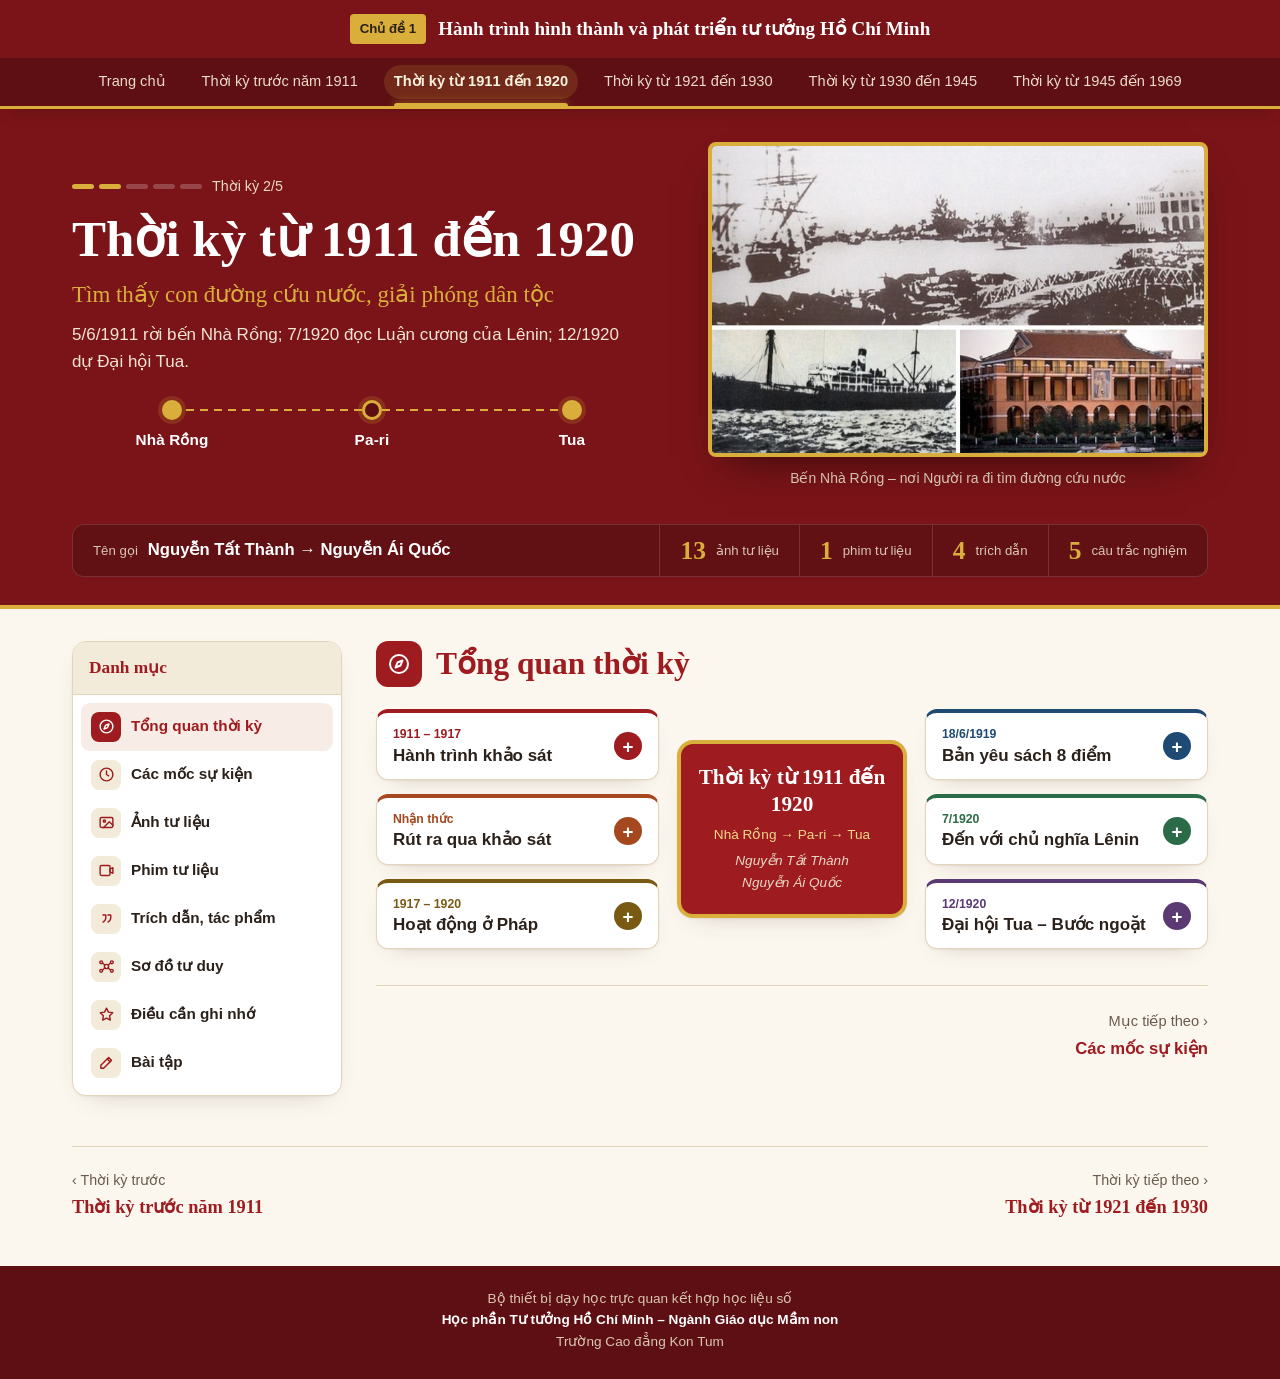
==== commit 66a4bb4a: "Add files via upload" ====
--- a/thoi-ky-1911-1920.html
+++ b/thoi-ky-1911-1920.html
@@ -36,8 +36,9 @@
 <div class="facts">
   <div><small>Tên gọi</small><span class="nm">Nguyễn Tất Thành → Nguyễn Ái Quốc</span></div>
   <div><span class="c">13</span><small>ảnh tư liệu</small></div>
+  <div><span class="c">1</span><small>phim tư liệu</small></div>
   <div><span class="c">4</span><small>trích dẫn</small></div>
-  <div><span class="c">5</span><small>câu hỏi</small></div>
+  <div><span class="c">5</span><small>câu trắc nghiệm</small></div>
 </div>
 </div></section>
 <div class="wrap"><div class="layout">
--- a/assets/css/style.css
+++ b/assets/css/style.css
@@ -0,0 +1,696 @@
+/* Chủ đề 1 – Hành trình hình thành và phát triển tư tưởng Hồ Chí Minh
+   Bảng màu theo trang chính A3 Chủ đề 1 */
+:root{
+  --band:#7a1418; --band-deep:#5e0f13; --red:#9e1b1f; --gold:#d9ae3b; --gold-soft:#f1e3c6;
+  --paper:#fbf7ef; --paper-2:#f3ebd9; --sea:#dce8ec; --white:#fff;
+  --ink:#2b211a; --muted:#6a5a4c; --line:#e3d5bc; --tint:#f8ece6;
+  --ok:#1e6b3a; --okbg:#e6f3ea; --bad:#9e1b1f; --badbg:#fbeaea;
+  --shadow:0 1px 2px rgba(60,20,10,.05),0 10px 26px -16px rgba(60,20,10,.28);
+  --serif:'Noto Serif',Georgia,'Times New Roman',serif;
+  --sans:'Be Vietnam Pro','Segoe UI',Roboto,Arial,sans-serif;
+  --hh:108px;
+}
+*{box-sizing:border-box}
+html{font-size:17px;scroll-behavior:smooth;scroll-padding-top:calc(var(--hh) + 14px);-webkit-text-size-adjust:100%}
+@media (max-width:640px){html{font-size:16px}}
+body{margin:0;background:var(--paper);color:var(--ink);font-family:var(--sans);line-height:1.62;-webkit-font-smoothing:antialiased;padding-bottom:env(safe-area-inset-bottom,0px)}
+h1,h2,h3,h4{text-wrap:balance}
+p,li,figcaption,blockquote{text-wrap:pretty}
+img{max-width:100%;display:block}
+a{color:var(--red)}
+button{font:inherit;color:inherit}
+:focus-visible{outline:3px solid var(--gold);outline-offset:2px;border-radius:4px}
+.wrap{max-width:1180px;margin:0 auto;padding:0 22px}
+@media (max-width:640px){.wrap{padding:0 16px}}
+.vh{position:absolute!important;width:1px;height:1px;overflow:hidden;clip:rect(0 0 0 0);white-space:nowrap}
+.nw{white-space:nowrap}
+@media (prefers-reduced-motion:reduce){*,*::before,*::after{animation:none!important;transition:none!important}html{scroll-behavior:auto}}
+
+/* ========== HEADER (luôn hiện) ========== */
+.hdr{position:sticky;top:0;z-index:50;background:var(--band);color:#fff;padding-top:env(safe-area-inset-top,0px);box-shadow:0 3px 0 var(--gold),0 8px 20px -10px rgba(0,0,0,.4)}
+.hdr .top{display:flex;align-items:center;justify-content:center;gap:12px;min-height:58px;transition:min-height .3s ease}
+.hdr.compact .top{min-height:44px}
+body.home .hdr .top{max-height:0;min-height:0;opacity:0;overflow:hidden;transform:translateY(-8px);transition:max-height .4s ease,min-height .4s ease,opacity .3s ease,transform .4s ease}
+body.home .hdr.show-top .top{max-height:80px;min-height:44px;opacity:1;transform:none}
+.logo{display:flex;align-items:center;gap:12px;color:#fff;text-decoration:none;min-width:0}
+.tag{display:inline-block;background:var(--gold);color:#2b211a;font-weight:700;font-size:.78rem;padding:4px 10px;border-radius:4px;white-space:nowrap}
+.logo .t{font-family:var(--serif);font-weight:700;font-size:1.12rem;line-height:1.25;text-wrap:balance;transition:font-size .3s}
+.hdr.compact .logo .t{font-size:1rem}
+.nav{background:var(--band-deep);position:relative}
+.nav .row{display:flex;justify-content:center;gap:4px;position:relative;max-width:1240px;margin:0 auto;padding:0 12px;overflow-x:auto;scrollbar-width:none;scroll-behavior:smooth}
+.nav .row::-webkit-scrollbar{display:none}
+.nav a{position:relative;flex:0 0 auto;color:#ecdcc8;text-decoration:none;font-size:.86rem;font-weight:500;padding:12px 16px;white-space:nowrap;transition:color .25s}
+.nav a:hover{color:#fff}
+.nav a[aria-current="page"]{color:#fff;font-weight:700}
+.nav a::before{content:"";position:absolute;inset:7px 6px;border-radius:999px;background:rgba(217,174,59,0);transition:background .3s}
+.nav a:hover::before{background:rgba(255,255,255,.06)}
+.nav a[aria-current="page"]::before{background:rgba(217,174,59,.16)}
+.nav .ind{position:absolute;bottom:0;height:3px;border-radius:3px 3px 0 0;background:var(--gold);box-shadow:0 0 10px rgba(217,174,59,.8);transition:left .35s cubic-bezier(.4,.2,.2,1),width .35s cubic-bezier(.4,.2,.2,1);pointer-events:none}
+@media (max-width:900px){
+  .hdr .top{justify-content:flex-start;min-height:50px}
+  .hdr.compact .top{min-height:40px}
+  .logo .t{font-size:.98rem}
+  .hdr.compact .logo .t{font-size:.9rem}
+  .nav .row{justify-content:flex-start;padding:7px 12px;gap:8px}
+  .nav a{font-size:.84rem;padding:7px 14px;border-radius:999px;border:1.5px solid rgba(217,174,59,.45)}
+  .nav a::before{display:none}
+  .nav a[aria-current="page"]{background:var(--gold);color:#2b211a;border-color:var(--gold)}
+  .nav .ind{display:none}
+  .nav::after{content:"";position:absolute;right:0;top:0;bottom:0;width:28px;background:linear-gradient(90deg,transparent,var(--band-deep));pointer-events:none}
+}
+@media (max-width:400px){.logo .t{font-size:.86rem}}
+
+/* ========== TRANG CHỦ ========== */
+.hero{background:var(--band);color:#fff;position:relative}
+.hero::after{content:"";position:absolute;inset:auto 0 0;height:4px;background:var(--gold)}
+.hero-in{padding:40px 0 28px;text-align:center}
+.hero h1{font-family:var(--serif);font-size:clamp(1.6rem,4.1vw,3.05rem);line-height:1.18;margin:16px auto 0;text-wrap:balance}
+.hero h1 span{display:block}
+@media (max-width:640px){.hero h1 span{display:inline}.hero-in{padding:28px 0 20px}}
+.journey{margin:34px auto 6px;max-width:1040px}
+.journey svg{width:100%;height:auto;overflow:visible;display:block}
+.journey .path{fill:none;stroke:var(--gold);stroke-width:2.5;stroke-dasharray:8 7}
+.journey .mask{fill:none;stroke:var(--band);stroke-width:7;stroke-dasharray:1400;stroke-dashoffset:0;animation:draw 2.4s .3s ease forwards}
+@keyframes draw{to{stroke-dashoffset:-1400}}
+.jstops{display:grid;grid-template-columns:repeat(5,1fr);gap:8px;margin-top:-5.6%;position:relative}
+.jstop{color:#fff;text-decoration:none;display:flex;flex-direction:column;align-items:center;gap:6px;opacity:0;transform:translateY(10px);animation:pop .5s ease forwards}
+.jstop:nth-child(1){animation-delay:.4s}.jstop:nth-child(2){animation-delay:.8s}.jstop:nth-child(3){animation-delay:1.2s}.jstop:nth-child(4){animation-delay:1.6s}.jstop:nth-child(5){animation-delay:2s}
+@keyframes pop{to{opacity:1;transform:none}}
+.jstop .dot{width:46px;height:46px;border-radius:50%;background:var(--band-deep);border:3px solid var(--gold);display:grid;place-items:center;font-weight:700;color:var(--gold);font-size:1.1rem;transition:transform .25s,background .25s,color .25s;flex:0 0 auto}
+.jstop:hover .dot{background:var(--gold);color:#2b211a;transform:scale(1.1)}
+.jstop .txt{display:flex;flex-direction:column;align-items:center;gap:4px}
+.jstop b{font-family:var(--serif);font-size:.98rem;line-height:1.3;text-align:center}
+.jstop span.s{font-size:.78rem;color:#ead9c4;text-align:center;max-width:24ch;line-height:1.4;text-wrap:balance}
+@media (max-width:760px){
+  .journey svg{display:none}
+  .jstops{grid-template-columns:1fr;gap:0;margin-top:0;text-align:left;position:relative}
+  .jstops::before{content:"";position:absolute;left:22px;top:24px;bottom:24px;border-left:2px dashed var(--gold)}
+  .jstop{flex-direction:row;align-items:center;gap:14px;padding:8px 0}
+  .jstop .dot{width:44px;height:44px;position:relative}
+  .jstop .txt{align-items:flex-start}
+  .jstop b,.jstop span.s{text-align:left;max-width:none}
+}
+.mapbox{background:var(--sea);display:grid;grid-template-columns:1fr minmax(0,23%);align-items:end}
+.mapbox .map{width:100%;height:auto}
+.mapbox .bac{max-width:270px;width:100%;margin:0 auto;animation:rise 1.2s .2s ease both}
+@keyframes rise{from{opacity:0;transform:translateY(30px)}to{opacity:1;transform:none}}
+@media (max-width:760px){.mapbox{grid-template-columns:1fr}.mapbox .bac{display:none}}
+
+.sec{padding:46px 0 10px}
+@media (max-width:640px){.sec{padding:32px 0 6px}}
+.h2{font-family:var(--serif);color:var(--red);font-size:clamp(1.35rem,3vw,2rem);line-height:1.25;margin:0 0 20px;text-align:center}
+.h2::after{content:"";display:block;width:56px;height:3px;background:var(--gold);margin:12px auto 0;border-radius:2px}
+[data-reveal]{opacity:0;transform:translateY(18px);transition:opacity .6s ease,transform .6s ease}
+[data-reveal].in{opacity:1;transform:none}
+.no-js [data-reveal]{opacity:1;transform:none}
+
+/* thẻ thời kỳ – theo mẫu trang A3 */
+.pgrid{display:grid;grid-template-columns:repeat(5,minmax(0,1fr));gap:16px;align-items:stretch}
+@supports (grid-template-rows:subgrid){.pgrid{grid-template-rows:auto auto auto auto 1fr auto;row-gap:0}.pcard{grid-row:span 6;display:grid!important;grid-template-rows:subgrid}}
+@media (max-width:1100px){.pgrid{grid-template-columns:repeat(2,minmax(0,1fr));grid-template-rows:none;row-gap:16px}.pcard{grid-row:auto!important;grid-template-rows:none!important;display:flex!important}}
+@media (max-width:620px){.pgrid{grid-template-columns:1fr;gap:14px}}
+.pcard{background:var(--white);border:1px solid var(--line);border-radius:12px;overflow:hidden;display:flex;flex-direction:column;text-decoration:none;color:var(--ink);box-shadow:var(--shadow);transition:transform .25s ease,box-shadow .25s ease,border-color .25s}
+.pcard:hover{transform:translateY(-4px);border-color:var(--gold);box-shadow:0 18px 36px -18px rgba(94,15,19,.45)}
+.pcard .ph{aspect-ratio:16/10;overflow:hidden;background:var(--paper-2)}
+.pcard .ph img{width:100%;height:100%;object-fit:cover;transition:transform .6s ease}
+.pcard:hover .ph img{transform:scale(1.05)}
+.pcard .cap{font-size:.74rem;color:var(--muted);padding:8px 14px 0;line-height:1.4}
+.pcard .hd{display:flex;align-items:center;gap:10px;padding:10px 14px 0}
+.pcard .num{width:32px;height:32px;border-radius:50%;background:var(--gold);color:#2b211a;display:grid;place-items:center;font-weight:700;font-size:.92rem;flex:0 0 auto}
+.pcard h3{margin:0;font-family:var(--serif);font-size:1.05rem;color:var(--red);line-height:1.25}
+.pcard .th{font-weight:700;font-size:.9rem;line-height:1.4;padding:8px 14px 0}
+.pcard p{margin:0;font-size:.84rem;color:var(--muted);line-height:1.5;padding:6px 14px 0}
+.pcard .rt span{white-space:nowrap}
+.pcard .rt{font-size:.8rem;font-weight:600;color:var(--red);margin:12px 14px 14px;padding-top:10px;border-top:1px dashed var(--line);line-height:1.45}
+
+/* sơ đồ khái quát + câu hỏi khám phá */
+.duo{display:grid;grid-template-columns:minmax(0,1.8fr) minmax(0,1fr);gap:24px;align-items:center}
+@media (max-width:900px){.duo{grid-template-columns:1fr}}
+.ask{background:var(--band);color:#fff;border-radius:14px;padding:24px 22px;box-shadow:var(--shadow);border-top:4px solid var(--gold)}
+.ask h3{margin:0 0 16px;font-family:var(--serif);color:var(--gold);font-size:1.25rem;text-align:center}
+.ask ol{list-style:none;margin:0;padding:0;display:grid;gap:14px}
+.ask li{display:flex;gap:14px;align-items:flex-start;background:rgba(0,0,0,.18);border:1px solid rgba(255,255,255,.12);border-radius:12px;padding:14px 16px}
+.ask .n{width:34px;height:34px;flex:0 0 auto;border-radius:50%;background:var(--gold);color:#2b211a;display:grid;place-items:center;font-weight:700;font-family:var(--serif)}
+.ask p{margin:0;font-weight:600;line-height:1.5}
+.quote-big{background:var(--white);border-left:5px solid var(--gold);border-radius:12px;padding:24px 28px;box-shadow:var(--shadow);margin:0 auto;max-width:900px}
+.quote-big p{font-family:var(--serif);font-style:italic;font-size:clamp(1.08rem,2.2vw,1.4rem);line-height:1.6;color:var(--red);margin:0}
+.quote-big footer{margin-top:12px;font-size:.84rem;color:var(--muted)}
+.btn{display:inline-flex;align-items:center;justify-content:center;gap:8px;min-height:48px;padding:10px 20px;border-radius:12px;border:0;background:var(--red);color:#fff;font-weight:600;text-decoration:none;cursor:pointer;transition:background .2s,transform .1s}
+.btn:hover{background:var(--band-deep)}
+.btn:active{transform:translateY(1px)}
+.btn.ghost{background:transparent;color:var(--red);border:1.5px solid var(--red)}
+.btn.ghost:hover{background:var(--tint)}
+.btn.gold{background:var(--gold);color:#2b211a}
+.btn:disabled{opacity:.4;cursor:not-allowed}
+
+/* ========== TRANG THỜI KỲ ========== */
+.phero{background:var(--band);color:#fff;position:relative;overflow:hidden}
+.phero::after{content:"";position:absolute;inset:auto 0 0;height:4px;background:var(--gold)}
+.phero .grid{display:grid;grid-template-columns:minmax(0,1.2fr) minmax(0,1fr);gap:36px;align-items:center;padding-top:36px;padding-bottom:26px}
+.phero .step{display:flex;align-items:center;gap:10px;font-size:.84rem;color:#ead9c4}
+.phero .steps{display:flex;gap:5px}
+.phero .steps i{width:22px;height:5px;border-radius:3px;background:rgba(255,255,255,.22)}
+.phero .steps i.on{background:var(--gold)}
+.phero h1{font-family:var(--serif);font-size:clamp(1.75rem,4.4vw,3rem);line-height:1.15;margin:12px 0 10px}
+.phero .theme{font-family:var(--serif);font-size:clamp(1.05rem,2.1vw,1.35rem);color:var(--gold);margin:0 0 10px;line-height:1.4}
+.phero .sumtxt{margin:0;color:#f3e6d6;max-width:60ch}
+.phero figure{margin:0}
+.phero .frame{border:4px solid var(--gold);border-radius:8px;overflow:hidden;box-shadow:0 20px 40px -20px rgba(0,0,0,.6);animation:rise .9s ease both}
+.phero .frame img{width:100%;aspect-ratio:16/10;object-fit:cover;max-height:52vh}
+.phero figcaption{margin-top:10px;font-size:.82rem;color:#ead9c4;text-align:center}
+@media (max-width:860px){.phero .grid{grid-template-columns:1fr;gap:18px;padding-top:20px}.phero figure{order:-1}}
+
+/* lộ trình */
+.track{display:grid;grid-template-columns:repeat(var(--n),minmax(0,1fr));margin:24px 0 4px;position:relative}
+.track::before{content:"";position:absolute;top:9px;left:calc(50% / var(--n));right:calc(50% / var(--n));height:2px;background:repeating-linear-gradient(90deg,var(--gold) 0 8px,transparent 8px 14px);transform-origin:left;animation:grow 1.4s .3s ease both}
+@keyframes grow{from{transform:scaleX(0)}to{transform:scaleX(1)}}
+.track .st{display:flex;flex-direction:column;align-items:center;gap:8px;position:relative;opacity:0;animation:pop .45s ease forwards}
+.track .st i{width:20px;height:20px;border-radius:50%;background:var(--band-deep);border:3px solid var(--gold);box-shadow:0 0 0 4px rgba(217,174,59,.18)}
+.track .st:first-child i,.track .st:last-child i{background:var(--gold)}
+.track .st b{font-size:.9rem;white-space:nowrap;font-weight:600;letter-spacing:.01em}
+@media (max-width:420px){.track .st b{font-size:.8rem}}
+
+/* dải thông tin – một dòng */
+.facts{display:flex;align-items:stretch;background:rgba(0,0,0,.2);border:1px solid rgba(255,255,255,.14);border-radius:12px;margin:8px 0 32px;overflow:hidden}
+.facts>div{padding:12px 20px;display:flex;align-items:center;gap:10px;white-space:nowrap;border-left:1px solid rgba(255,255,255,.14)}
+.facts>div:first-child{border-left:0;flex:1 1 auto;min-width:0}
+.facts small{color:#d9c7b2;font-size:.78rem}
+.facts .nm{font-weight:700;font-size:.98rem;overflow:hidden;text-overflow:ellipsis}
+.facts .c{font-family:var(--serif);font-size:1.5rem;font-weight:700;color:var(--gold);line-height:1}
+@media (max-width:760px){
+  .facts{flex-wrap:wrap}
+  .facts>div{padding:10px 12px;justify-content:center;flex:1 1 0}
+  .facts>div:first-child{flex:1 1 100%;justify-content:flex-start;border-bottom:1px solid rgba(255,255,255,.14)}
+  .facts>div:nth-child(2){border-left:0}
+  .facts .nm{font-size:.9rem}
+  .facts .c{font-size:1.25rem}
+  .facts small{font-size:.74rem}
+}
+
+/* bố cục: danh mục + nội dung */
+.layout{scroll-margin-top:-18px;display:grid;grid-template-columns:270px minmax(0,1fr);gap:34px;padding:32px 0 10px;align-items:start}
+.toc{position:sticky;top:calc(var(--hh) + 16px);background:var(--white);border:1px solid var(--line);border-radius:14px;box-shadow:var(--shadow);overflow:hidden;max-height:calc(100vh - var(--hh) - 32px);overflow-y:auto}
+.toc-h{background:var(--paper-2);padding:12px 16px;display:flex;align-items:center;justify-content:space-between;gap:10px;border-bottom:1px solid var(--line)}
+.toc-h b{font-family:var(--serif);color:var(--red);font-size:1.02rem}
+.toc-h .pct{font-size:.74rem;color:var(--muted)}
+.toc-bar{height:3px;background:var(--line)}
+.toc-bar i{display:block;height:100%;width:0;background:var(--gold);transition:width .4s ease}
+.toc ol{list-style:none;margin:0;padding:8px}
+.toc a.m{display:flex;align-items:center;gap:10px;padding:9px 10px;border-radius:9px;text-decoration:none;color:var(--ink);font-weight:600;font-size:.9rem;min-height:44px;transition:background .2s}
+.toc a.m .ic{width:30px;height:30px;flex:0 0 auto;border-radius:8px;background:var(--paper-2);display:grid;place-items:center;color:var(--red);transition:background .2s,color .2s}
+.toc a.m .ic svg{width:17px;height:17px}
+.toc a.m:hover{background:var(--paper)}
+.toc a.m[aria-current="true"]{background:var(--tint);color:var(--red)}
+.toc a.m[aria-current="true"] .ic{background:var(--red);color:#fff}
+.toc a.m .ck{margin-left:auto;width:9px;height:9px;border-radius:50%;background:var(--line);flex:0 0 auto;transition:background .3s}
+.toc a.m.seen .ck{background:var(--gold)}
+.toc ul{list-style:none;margin:0 0 4px 50px;padding:0;display:none;border-left:2px solid var(--line)}
+.toc li.open ul{display:block}
+.toc ul a{display:block;padding:5px 10px;font-size:.8rem;color:var(--muted);text-decoration:none;line-height:1.4}
+.toc ul a:hover{color:var(--red)}
+/* danh mục trên điện thoại: dải chọn mục + nút nổi */
+.chips{display:none}
+.fab{display:none}
+.sheet-bg{display:none}
+@media (max-width:960px){
+  .layout{grid-template-columns:minmax(0,1fr);gap:0;padding-top:18px}
+  .chips{display:flex;gap:8px;overflow-x:auto;padding:2px 2px 14px;margin:0 -16px;padding-left:16px;padding-right:16px;scrollbar-width:none;scroll-snap-type:x proximity}
+  .chips::-webkit-scrollbar{display:none}
+  .chips a{flex:0 0 auto;display:flex;align-items:center;gap:7px;scroll-snap-align:start;text-decoration:none;color:var(--ink);background:var(--white);border:1px solid var(--line);border-radius:999px;padding:8px 14px 8px 8px;font-size:.86rem;font-weight:600;white-space:nowrap;box-shadow:var(--shadow)}
+  .chips a .ic{width:26px;height:26px;border-radius:50%;background:var(--paper-2);display:grid;place-items:center;color:var(--red)}
+  .chips a .ic svg{width:15px;height:15px}
+  .chips a[aria-current="true"]{background:var(--red);color:#fff;border-color:var(--red)}
+  .chips a[aria-current="true"] .ic{background:rgba(255,255,255,.18);color:#fff}
+  .toc{position:fixed;left:0;right:0;bottom:0;top:auto;z-index:70;max-height:78vh;border-radius:18px 18px 0 0;transform:translateY(105%);transition:transform .35s cubic-bezier(.3,.2,.2,1);padding-bottom:env(safe-area-inset-bottom,0px)}
+  .toc.open{transform:none}
+  .toc-h::before{content:"";position:absolute;left:50%;top:6px;width:40px;height:4px;border-radius:2px;background:var(--line);transform:translateX(-50%)}
+  .toc-h{position:relative;padding-top:18px}
+  .sheet-bg{position:fixed;inset:0;z-index:65;background:rgba(20,8,6,.45);opacity:0;pointer-events:none;transition:opacity .3s;display:block}
+  .sheet-bg.on{opacity:1;pointer-events:auto}
+  .fab{display:inline-flex;position:fixed;left:50%;bottom:calc(env(safe-area-inset-bottom,0px) + 14px);transform:translateX(-50%);z-index:60;align-items:center;gap:8px;background:var(--red);color:#fff;border:2px solid var(--gold);border-radius:999px;padding:10px 18px;font-weight:700;font-size:.9rem;box-shadow:0 10px 24px -8px rgba(94,15,19,.6);cursor:pointer}
+  .fab svg{width:18px;height:18px}
+  body.has-fab{padding-bottom:80px}
+}
+
+.content{min-width:0}
+/* các mục nội dung */
+.panel{display:none}
+.panel.on{display:block;animation:fadein .45s ease}
+@keyframes fadein{from{opacity:0;transform:translateY(10px)}to{opacity:1;transform:none}}
+.no-js .panel{display:block;margin-bottom:40px}
+.ph2{display:flex;align-items:center;gap:14px;margin:0 0 22px}
+.ph2 .ic{width:46px;height:46px;border-radius:12px;background:var(--red);color:#fff;display:grid;place-items:center;flex:0 0 auto}
+.ph2 .ic svg{width:24px;height:24px}
+.ph2 h2{margin:0;font-family:var(--serif);color:var(--red);font-size:clamp(1.35rem,2.8vw,1.85rem);line-height:1.2}
+.ph2 small{display:block;color:var(--muted);font-size:.78rem;font-weight:600}
+.pnav{display:flex;justify-content:space-between;align-items:center;gap:12px;margin:36px 0 0;padding-top:16px;border-top:1px solid var(--line)}
+.pnav button{background:none;border:0;padding:8px 0;cursor:pointer;color:var(--muted);font-size:.86rem;display:flex;flex-direction:column;gap:2px;max-width:48%;transition:color .2s}
+.pnav button b{color:var(--red);font-size:.98rem;font-weight:600}
+.pnav button:hover b{text-decoration:underline;text-underline-offset:4px}
+.pnav .nx{margin-left:auto;text-align:right;align-items:flex-end}
+
+/* tổng quan: sơ đồ nhánh */
+.mind{display:grid;grid-template-columns:1fr minmax(190px,230px) 1fr;gap:18px;align-items:start}
+.mind .core{align-self:center}
+.mind .col{display:grid;gap:14px}
+.mind .core{background:var(--red);color:#fff;border:4px solid var(--gold);border-radius:16px;padding:20px 16px;text-align:center;box-shadow:var(--shadow)}
+.mind .core b{display:block;font-family:var(--serif);font-size:1.25rem;line-height:1.25}
+.mind .core small{display:block;color:#f3d98a;font-size:.8rem;margin-top:8px;line-height:1.4}
+.mind .core em{display:block;font-size:.8rem;color:#ead9c4;margin-top:6px}
+.br{background:var(--white);border:1px solid var(--line);border-radius:12px;box-shadow:var(--shadow);border-top:4px solid var(--c);overflow:hidden}
+.br button{width:100%;display:flex;align-items:center;gap:10px;background:transparent;border:0;padding:12px 16px;cursor:pointer;text-align:left;min-height:56px}
+.br button:hover{background:var(--paper)}
+.br .lbl{flex:1}
+.br small{display:block;font-size:.72rem;font-weight:700;color:var(--c)}
+.br .lbl b{display:block;font-size:1rem;line-height:1.3}
+.br .pm{width:28px;height:28px;border-radius:50%;background:var(--c);color:#fff;display:grid;place-items:center;flex:0 0 auto;font-weight:700;font-size:1.1rem;transition:transform .3s}
+.br.open .pm{transform:rotate(45deg)}
+.br ul{list-style:none;margin:0;padding:0 16px;max-height:0;overflow:hidden;transition:max-height .45s ease,padding .3s}
+.br.open ul{padding:0 16px 8px}
+.br li{font-size:.88rem;line-height:1.5;padding:7px 0 7px 14px;border-top:1px dashed var(--line);position:relative}
+.br li::before{content:"";position:absolute;left:0;top:15px;width:6px;height:6px;border-radius:50%;background:var(--c)}
+.br li b{color:var(--c)}
+@media (max-width:900px){.mind{grid-template-columns:1fr}.mind .core{order:-1}}
+
+/* dòng thời gian */
+.tline{position:relative;margin:0;padding:0;list-style:none}
+.tline::before{content:"";position:absolute;left:50%;top:0;bottom:0;border-left:2px dashed var(--gold);transform:translateX(-1px)}
+.tline li{position:relative;width:50%;padding:0 34px 24px 0;text-align:right}
+.tline li:nth-child(even){margin-left:50%;padding:0 0 24px 34px;text-align:left}
+.tline li::after{content:"";position:absolute;top:8px;left:calc(100% - 9px);width:18px;height:18px;border-radius:50%;background:var(--paper);border:3px solid var(--red)}
+.tline li:nth-child(even)::after{left:-9px}
+.tline .card{display:inline-block;background:var(--white);border:1px solid var(--line);border-radius:12px;padding:12px 16px;box-shadow:var(--shadow);text-align:left;max-width:420px}
+.tline time{display:block;font-family:var(--serif);font-weight:700;color:var(--red);font-size:1.1rem}
+.tline .card p{margin:2px 0 0;font-size:.92rem}
+@media (max-width:700px){
+  .tline::before{left:9px}
+  .tline li,.tline li:nth-child(even){width:auto;margin-left:0;padding:0 0 16px 34px;text-align:left}
+  .tline li::after,.tline li:nth-child(even)::after{left:0}
+  .tline .card{display:block;max-width:none}
+}
+
+/* ảnh tư liệu */
+.album .group{margin-top:34px}
+.album .group:first-child{margin-top:0}
+.album .ghead{display:flex;align-items:center;gap:12px;margin-bottom:14px;scroll-margin-top:calc(var(--hh) + 16px)}
+.album .ghead .num{width:34px;height:34px;border-radius:50%;background:var(--gold);color:#2b211a;display:grid;place-items:center;font-weight:700;flex:0 0 auto}
+.album .ghead h3{margin:0;font-family:var(--serif);font-size:1.25rem;line-height:1.3}
+.album .grid2{display:grid;grid-template-columns:repeat(auto-fit,minmax(min(100%,280px),1fr));gap:16px}
+.album figure{margin:0;background:var(--white);border:1px solid var(--line);border-radius:12px;overflow:hidden;box-shadow:var(--shadow)}
+.album .group>figure{max-width:780px;margin-left:auto;margin-right:auto}
+.album figure .zw{overflow:hidden;background:var(--paper-2);display:flex;justify-content:center}
+.album figure img{width:auto;max-width:100%;height:auto;max-height:calc(100vh - var(--hh) - 270px);min-height:0;object-fit:contain;cursor:zoom-in;transition:transform .5s ease}
+@media (max-width:640px){.album figure img{max-height:calc(100vh - var(--hh) - 220px)}}
+.album figure:hover img{transform:scale(1.03)}
+.album figcaption{padding:12px 16px 14px;font-size:.9rem;line-height:1.55}
+.album figcaption b{display:block;font-size:1rem;margin-bottom:2px;color:var(--red)}
+.album .fig-narrow{max-width:660px;margin-left:auto;margin-right:auto}
+.album .fig-doc{max-width:460px;margin-left:auto;margin-right:auto}
+.album .gap{height:16px}
+.album .people,.album .stops{display:grid;grid-template-columns:repeat(auto-fit,minmax(140px,1fr));gap:12px}
+.album .person,.album .stop{background:var(--white);border:1px solid var(--line);border-radius:12px;padding:14px 10px;text-align:center;display:flex;flex-direction:column;align-items:center;gap:4px;box-shadow:var(--shadow)}
+.album .person img{width:100px;height:auto;max-height:136px;object-fit:cover;border-radius:8px;margin:0 auto 8px;cursor:zoom-in}
+.album .person b,.album .stop b{display:block;font-size:.92rem;line-height:1.35}
+.album .person small{display:block;color:var(--muted);font-size:.78rem;line-height:1.4}
+.album .person p{margin:4px 0 0;font-size:.84rem;line-height:1.45}
+.album .stop img{height:130px;width:auto;max-width:100%;border-radius:8px;cursor:zoom-in}
+.album .stop span{font-size:.84rem;color:var(--muted);line-height:1.45}
+.album .plabel{font-weight:700;margin:18px 0 10px;color:var(--red)}
+.album .note{background:var(--paper-2);border-left:4px solid var(--gold);border-radius:8px;padding:12px 16px;font-size:.92rem;margin-top:16px}
+.album .text-card{background:var(--white);border:1px solid var(--line);border-radius:12px;padding:16px;box-shadow:var(--shadow)}
+.album .text-card .t{display:block;font-weight:700;margin-bottom:6px;color:var(--red)}
+.album .verse{background:var(--tint);border-radius:12px;padding:16px 20px;margin-top:16px;border-left:4px solid var(--red)}
+.album .verse p{margin:0;font-family:var(--serif);font-style:italic;font-size:1.08rem;line-height:1.6}
+.album .verse small{display:block;margin-top:6px;color:var(--muted);font-size:.8rem}
+.album .no{display:block;font-size:.76rem;font-weight:700;color:var(--red)}
+.album .src{display:block;margin-top:6px;color:var(--muted);font-size:.78rem;font-style:italic}
+@media (max-width:640px){.album .people{grid-template-columns:repeat(2,1fr)}.album .stops{grid-template-columns:repeat(2,1fr)}.album .stop img{height:100px}}
+
+/* phim */
+.film{background:linear-gradient(135deg,var(--band-deep),var(--band));border-radius:14px;aspect-ratio:16/9;max-height:460px;display:flex;flex-direction:column;align-items:center;justify-content:center;text-align:center;padding:24px;gap:14px;color:#fff;position:relative;overflow:hidden}
+.film::before{content:"";position:absolute;inset:12px;border:2px dashed rgba(217,174,59,.5);border-radius:10px}
+.film .play{width:70px;height:70px;border-radius:50%;background:var(--gold);display:grid;place-items:center;animation:pulse 2s ease-in-out infinite}
+.film .play::after{content:"";border-left:22px solid var(--band-deep);border-top:13px solid transparent;border-bottom:13px solid transparent;margin-left:6px}
+@keyframes pulse{0%,100%{box-shadow:0 0 0 0 rgba(217,174,59,.55)}50%{box-shadow:0 0 0 16px rgba(217,174,59,0)}}
+.film b{font-family:var(--serif);font-size:1.1rem}
+.film video{position:absolute;inset:0;width:100%;height:100%;background:#000}
+
+/* trích dẫn */
+.tdgroup h3.gt{font-family:var(--serif);color:var(--red);font-size:1.15rem;margin:10px 0 4px}
+.tdgroup>p{color:var(--muted);margin:0 0 16px}
+.infobar{background:var(--paper-2);border-radius:10px;padding:10px 14px;font-size:.86rem;color:var(--muted);margin-bottom:18px}
+.td{background:var(--white);border:1px solid var(--line);border-radius:12px;margin-bottom:16px;overflow:hidden;box-shadow:var(--shadow);scroll-margin-top:calc(var(--hh) + 20px)}
+.td header{display:flex;gap:10px;align-items:baseline;padding:14px 18px 0}
+.td header .id{background:var(--red);color:#fff;font-size:.74rem;font-weight:700;border-radius:4px;padding:2px 7px;flex:0 0 auto}
+.td header h4{margin:0;font-size:1rem;line-height:1.35}
+.td blockquote{margin:12px 18px 0;padding:2px 0 2px 18px;border-left:4px solid var(--gold);font-family:var(--serif);font-style:italic;font-size:1.06rem;line-height:1.7}
+.td .attr{padding:10px 18px 0;font-weight:600;font-size:.9rem;color:var(--red)}
+.td .ctx{padding:2px 18px 0;color:var(--muted);font-size:.88rem}
+.td .src{margin:12px 0 0;padding:9px 18px 12px;background:var(--paper);font-size:.8rem;color:var(--muted);border-top:1px solid var(--line)}
+.td .tools{display:flex;justify-content:flex-end;padding:0 18px}
+@media (max-width:640px){.td blockquote{margin:12px 14px 0;padding-left:14px;font-size:1rem}.td header,.td .attr,.td .ctx,.td .src,.td .tools{padding-left:14px;padding-right:14px}}
+
+/* sơ đồ tư duy */
+.viewer{background:var(--white);border:1px solid var(--line);border-radius:14px;overflow:hidden;box-shadow:var(--shadow)}
+.viewer .bar{display:flex;gap:8px;align-items:center;flex-wrap:wrap;padding:10px 12px;border-bottom:1px solid var(--line);background:var(--paper-2)}
+.viewer .bar .ttl{font-weight:600;font-size:.88rem;margin-right:auto}
+.viewer .bar button,.viewer .bar a{background:var(--white);border:1px solid var(--line);color:var(--ink);border-radius:8px;min-height:38px;min-width:40px;padding:4px 12px;cursor:pointer;font-weight:600;font-size:.84rem;text-decoration:none;display:inline-flex;align-items:center;justify-content:center}
+.viewer .bar button:hover,.viewer .bar a:hover{border-color:var(--red);color:var(--red)}
+.viewer .stage{overflow:auto;max-height:calc(100vh - var(--hh) - 90px);background:#fbf7ef;cursor:grab}
+.viewer .stage.fit{display:flex;justify-content:center}
+.viewer .stage.fit img{width:auto!important;max-width:100%;max-height:max(280px,calc(100vh - var(--hh) - 240px))}
+.viewer:fullscreen .stage.fit img{max-height:calc(100vh - 60px)}
+.viewer .stage.drag{cursor:grabbing}
+.viewer .stage img{width:100%;max-width:none;height:auto;transition:width .25s ease;user-select:none;-webkit-user-drag:none}
+.viewer:fullscreen{border-radius:0;display:flex;flex-direction:column}
+.viewer:fullscreen .stage{max-height:none;flex:1}
+@media (max-width:640px){.viewer .bar .ttl{flex-basis:100%}.viewer .fs{display:none}}
+
+/* điều cần ghi nhớ */
+.keys{display:grid;gap:14px;padding:0;margin:0;list-style:none;counter-reset:k}
+.keys li{background:var(--white);border:1px solid var(--line);border-radius:12px;padding:16px 18px 16px 68px;position:relative;box-shadow:var(--shadow);counter-increment:k;font-size:1rem}
+.keys li::before{content:counter(k);position:absolute;left:18px;top:14px;width:34px;height:34px;border-radius:50%;background:var(--red);color:#fff;display:grid;place-items:center;font-weight:700;font-family:var(--serif)}
+.keys li b{color:var(--red)}
+
+/* ========== BÀI TẬP ========== */
+.quiz{max-width:860px;scroll-margin-top:calc(var(--hh) + 24px)}
+.qstart{background:var(--white);border:1px solid var(--line);border-radius:14px;padding:26px 22px;box-shadow:var(--shadow);text-align:center}
+.qstart .big{font-family:var(--serif);font-size:2.6rem;color:var(--red);line-height:1}
+.qstart p{margin:8px 0 18px;color:var(--muted)}
+.qtop{display:flex;align-items:center;gap:10px;font-size:.88rem;margin-bottom:10px;color:var(--muted)}
+.qtop .tm{margin-left:auto;font-variant-numeric:tabular-nums}
+.qprog{height:8px;border-radius:4px;background:var(--line);overflow:hidden;margin-bottom:14px}
+.qprog i{display:block;height:100%;background:linear-gradient(90deg,var(--red),var(--gold));width:0;transition:width .35s ease}
+.qdots{display:flex;flex-wrap:wrap;gap:6px;margin-bottom:16px}
+.qdots button{width:38px;height:38px;border-radius:9px;border:1.5px solid var(--line);background:var(--white);cursor:pointer;font-weight:600;font-size:.84rem}
+.qdots button.ans{background:var(--gold-soft);border-color:var(--gold)}
+.qdots button.cur{border-color:var(--red);box-shadow:0 0 0 2px var(--red) inset}
+.qdots button.r{background:var(--okbg);border-color:var(--ok);color:var(--ok)}
+.qdots button.w{background:var(--badbg);border-color:var(--bad);color:var(--bad)}
+.qitem{background:var(--white);border:1px solid var(--line);border-radius:14px;padding:20px;box-shadow:var(--shadow);margin:0 0 14px;min-width:0}
+.qitem.slide{animation:slidein .35s ease}
+@keyframes slidein{from{opacity:0;transform:translateX(24px)}to{opacity:1;transform:none}}
+.qitem .qh{display:flex;gap:10px;align-items:baseline;margin-bottom:14px}
+@media (max-width:640px){.qitem .qh{flex-direction:column;gap:4px}}
+.qitem .qn{font-family:var(--serif);font-weight:700;color:var(--red);flex:0 0 auto;font-size:1.08rem}
+.qitem .qt{font-weight:600;font-size:1.02rem;line-height:1.5}
+.lv{display:inline-block;font-size:.7rem;font-weight:600;background:var(--paper-2);color:var(--muted);border-radius:4px;padding:1px 7px;margin-left:6px;vertical-align:2px;white-space:nowrap}
+.opts{display:grid;gap:9px}
+.opt{display:flex;gap:12px;align-items:flex-start;border:1.5px solid var(--line);border-radius:11px;padding:12px 14px;cursor:pointer;background:var(--paper);min-height:52px;transition:border-color .15s,background .15s,transform .1s;line-height:1.45}
+.opt:hover{border-color:var(--red)}
+.opt:active{transform:scale(.99)}
+.opt input{position:absolute;opacity:0;pointer-events:none}
+.opt .k{flex:0 0 auto;width:28px;height:28px;border-radius:50%;border:1.5px solid var(--line);display:grid;place-items:center;font-weight:700;font-size:.84rem;color:var(--muted);background:#fff}
+.opt.sel{border-color:var(--red);background:var(--tint)}
+.opt.sel .k{background:var(--red);border-color:var(--red);color:#fff}
+.opt:focus-within{outline:3px solid var(--gold);outline-offset:2px}
+.done .opt{cursor:default}
+.done .opt.right{border-color:var(--ok);background:var(--okbg)}
+.done .opt.right .k{background:var(--ok);border-color:var(--ok);color:#fff}
+.done .opt.wrong{border-color:var(--bad);background:var(--badbg)}
+.done .opt.wrong .k{background:var(--bad);border-color:var(--bad);color:#fff}
+.fb{margin-top:10px;font-size:.88rem;color:var(--muted);background:var(--paper);border-radius:8px;padding:8px 12px}
+.fb b.ok{color:var(--ok)} .fb b.no{color:var(--bad)}
+.err{color:var(--bad);font-size:.88rem;min-height:1.3em;margin:0 0 8px}
+.qnav{display:flex;flex-wrap:wrap;gap:10px;justify-content:space-between;margin-top:6px}
+.qnav .r{display:flex;gap:10px;flex-wrap:wrap}
+@media (max-width:640px){.qitem{padding:16px}.qnav .btn{flex:1 1 auto}.qnav .r{flex:1 1 100%}}
+.result{background:var(--band);color:#fff;border-radius:14px;padding:22px;margin-bottom:18px;display:flex;gap:24px;align-items:center;box-shadow:var(--shadow)}
+.ring{width:112px;height:112px;position:relative;flex:0 0 auto}
+.ring svg{width:100%;height:100%;transform:rotate(-90deg)}
+.ring circle{fill:none;stroke-width:10}
+.ring .bg{stroke:rgba(255,255,255,.18)}
+.ring .fg{stroke:var(--gold);stroke-linecap:round;transition:stroke-dashoffset 1.2s ease}
+.ring b{position:absolute;inset:0;display:grid;place-items:center;font-family:var(--serif);font-size:1.8rem;color:var(--gold)}
+.result .who{font-family:var(--serif);font-weight:700;font-size:1.2rem}
+.result .meta{font-size:.9rem;color:#ead9c4;margin-top:4px}
+@media (max-width:520px){.result{flex-direction:column;text-align:center}}
+.review-h{font-family:var(--serif);color:var(--red);margin:22px 0 12px;font-size:1.15rem}
+
+/* ========== XEM ẢNH LỚN ========== */
+.lb{position:fixed;inset:0;z-index:90;background:#140907;display:none;flex-direction:column;align-items:center;justify-content:center;gap:10px;padding:calc(env(safe-area-inset-top,0px) + 58px) 70px calc(env(safe-area-inset-bottom,0px) + 20px)}
+.lb.open{display:flex;animation:lbin .25s ease}
+@keyframes lbin{from{opacity:0}to{opacity:1}}
+.lbstage{width:100%;height:calc(100vh - 190px);overflow:hidden;display:flex;align-items:center;justify-content:center;border-radius:6px}
+.lb img{width:100%;height:100%;object-fit:contain;cursor:zoom-in;transition:transform .35s ease}
+.lb.zoom img{transform:scale(2.4);cursor:zoom-out}
+.lb p{color:#f3ebe0;font-size:.95rem;max-width:90ch;text-align:center;margin:0;line-height:1.5}
+.lb .cnt{color:#bba;font-size:.8rem}
+.lb .lbhint{color:#9c8f80;font-size:.74rem}
+.lb .x,.lb .pv,.lb .nx{position:absolute;z-index:2;background:rgba(255,255,255,.1);border:1px solid rgba(255,255,255,.25);color:#fff;border-radius:50%;width:48px;height:48px;cursor:pointer;font-size:1.4rem;display:grid;place-items:center}
+.lb .x{top:calc(env(safe-area-inset-top,0px) + 10px);right:14px}
+.lb .pv{left:12px;top:50%}.lb .nx{right:12px;top:50%}
+.lb.single .pv,.lb.single .nx{display:none}
+img.zoomable{cursor:zoom-in}
+@media (max-width:600px){.lb{padding:calc(env(safe-area-inset-top,0px) + 60px) 8px calc(env(safe-area-inset-bottom,0px) + 74px)}.lbstage{height:calc(100vh - 250px)}.lb .pv,.lb .nx{top:auto;bottom:calc(env(safe-area-inset-bottom,0px) + 12px)}.lb .pv{left:calc(50% - 64px)}.lb .nx{right:calc(50% - 64px)}}
+
+/* ========== PHIM ========== */
+.films{display:grid;grid-template-columns:repeat(auto-fit,minmax(min(100%,240px),1fr));gap:16px}
+.films.one{grid-template-columns:minmax(0,860px)}
+.films[data-c="2"],.films[data-c="4"]{grid-template-columns:repeat(2,minmax(0,1fr))}
+@media (max-width:600px){.films[data-c="2"],.films[data-c="4"]{grid-template-columns:1fr}}
+.fcard{position:relative;display:block;aspect-ratio:16/9;border-radius:14px;overflow:hidden;background:linear-gradient(135deg,var(--band-deep),var(--band));border:3px solid var(--gold);box-shadow:0 20px 40px -22px rgba(60,20,10,.55);text-decoration:none;color:#fff}
+.fcard img{position:absolute;inset:0;width:100%;height:100%;object-fit:cover;transition:transform .5s ease,filter .3s}
+.fcard::after{content:"";position:absolute;inset:0;background:linear-gradient(180deg,rgba(0,0,0,0) 45%,rgba(20,6,4,.78))}
+.fcard:hover img{transform:scale(1.04);filter:brightness(.9)}
+.fcard .play{position:absolute;left:50%;top:50%;transform:translate(-50%,-50%);z-index:1;width:72px;height:72px;border-radius:50%;background:var(--gold);display:grid;place-items:center;box-shadow:0 8px 24px rgba(0,0,0,.45);animation:pulse 2s ease-in-out infinite;transition:transform .25s}
+.fcard:hover .play{transform:translate(-50%,-50%) scale(1.08)}
+.fcard .play::after{content:"";border-left:22px solid var(--band-deep);border-top:13px solid transparent;border-bottom:13px solid transparent;margin-left:6px}
+.fcard .meta{position:absolute;left:16px;right:16px;bottom:12px;z-index:1;display:flex;align-items:center;justify-content:space-between;gap:10px;font-size:.88rem}
+.fcard .meta b{font-family:var(--serif);font-weight:600;font-size:1.02rem}
+.fcard .meta span{font-size:.76rem;color:#f3d98a;white-space:nowrap}
+/* ========== TRÍCH DẪN (kiểu tư liệu) ========== */
+.flowbar{display:grid;grid-template-columns:1.2fr repeat(4,1fr);background:var(--white);border:1px solid var(--line);border-radius:4px;box-shadow:0 8px 22px -18px rgba(60,20,10,.25);margin:0 0 34px}
+.flowbar>div{padding:14px 18px;border-left:1px solid var(--line)}
+.flowbar>div:first-child{border-left:0}
+.fb-h small,.fb-s small{display:block;font-size:.64rem;font-weight:600;letter-spacing:.16em;text-transform:uppercase;color:var(--red);margin-bottom:6px}
+.fb-h b{font-family:var(--serif);font-weight:400;font-size:1.08rem;line-height:1.35;color:var(--ink)}
+.fb-s span{display:block;font-size:.82rem;color:var(--muted);line-height:1.45}
+.fb-s{position:relative;transition:background .25s}
+.fb-s:hover{background:var(--paper)}
+@media (max-width:900px){.flowbar{grid-template-columns:1fr 1fr}.flowbar>div:first-child{grid-column:1/-1;border-bottom:1px solid var(--line)}.flowbar>div:nth-child(2),.flowbar>div:nth-child(4){border-left:0}.flowbar>div:nth-child(n+4){border-top:1px solid var(--line)}}
+.tq{padding:0 0 34px;margin:0 0 34px;border-bottom:1px solid var(--line);scroll-margin-top:calc(var(--hh) + 18px)}
+.tq:last-of-type{border-bottom:0}
+.tq-h{display:flex;align-items:center;gap:12px;margin-bottom:10px}
+.tq-n{width:40px;height:40px;border-radius:50%;background:var(--red);color:#fff;display:grid;place-items:center;font-family:var(--serif);font-size:.88rem;font-weight:400;box-shadow:0 0 0 4px var(--tint);flex:0 0 auto}
+.tq-k{font-size:.66rem;font-weight:600;letter-spacing:.16em;text-transform:uppercase;color:var(--red)}
+.tq-d{margin-left:auto;font-size:.7rem;letter-spacing:.1em;text-transform:uppercase;color:var(--muted);text-align:right}
+.tq-t{font-family:var(--serif);font-weight:400;font-size:clamp(1.2rem,2.2vw,1.55rem);line-height:1.3;margin:0 0 6px;color:var(--ink);letter-spacing:-.005em}
+.tq-i{color:var(--muted);font-size:.88rem;line-height:1.65;margin:0 0 16px;max-width:72ch}
+.tq-card{position:relative;background:#fffdf9;border:1px solid var(--line);border-left:0;box-shadow:0 1px 2px rgba(60,20,10,.04),0 8px 22px -18px rgba(60,20,10,.25);padding:24px 34px 18px 36px}
+.tq-card::before{content:"";position:absolute;left:0;top:0;bottom:0;width:3px;background:linear-gradient(180deg,var(--gold),var(--red))}
+.tq-mark{position:absolute;right:18px;top:-2px;font-family:var(--serif);font-size:4.2rem;line-height:1;color:var(--gold);opacity:.2;pointer-events:none}
+.tq-card blockquote{margin:0;font-family:var(--serif);font-style:italic;font-weight:400;font-size:clamp(.98rem,1.4vw,1.06rem);line-height:1.85;color:#3a2e25;position:relative}
+.tq-card footer{display:flex;justify-content:space-between;align-items:flex-start;gap:20px;margin-top:18px;padding-top:12px;border-top:1px solid var(--line)}
+.tq-who b{color:var(--red);font-size:.82rem;font-weight:600;line-height:1.45}
+.tq-card cite{font-style:normal;font-size:.72rem;color:var(--muted);text-align:right;max-width:46%;line-height:1.5}
+.tq .xref{display:inline-block;margin-top:12px;font-size:.8rem;font-weight:500;color:var(--red);text-decoration:none;border-bottom:1px dashed var(--gold)}
+.tq .xref:hover{border-bottom-style:solid}
+.ttnote{font-size:.8rem;color:var(--muted);border-top:1px solid var(--line);padding-top:12px;margin:0}
+@media (max-width:640px){
+  .tq{padding-bottom:32px;margin-bottom:32px}
+  .tq-n{width:36px;height:36px;font-size:.8rem;box-shadow:0 0 0 3px var(--tint)}
+  .tq-h{flex-wrap:wrap;gap:10px}
+  .tq-k~.tq-d{flex-basis:100%;margin-left:48px;text-align:left}
+  .tq-card{padding:20px 16px 14px 20px}
+  .tq-mark{font-size:3.4rem;right:10px}
+  .tq-card footer{flex-direction:column;gap:6px}
+  .tq-card cite{text-align:left;max-width:none}
+}
+/* ========== CHUYỂN THỜI KỲ + CHÂN TRANG ========== */
+.pp{display:flex;justify-content:space-between;align-items:flex-start;gap:20px;margin:40px 0 0;padding:22px 0 6px;border-top:1px solid var(--line)}
+.pp a{text-decoration:none;color:var(--muted);display:flex;flex-direction:column;gap:3px;font-size:.84rem;max-width:48%;transition:transform .25s}
+.pp a b{font-family:var(--serif);color:var(--red);font-size:1.08rem;font-weight:600;line-height:1.35}
+.pp a:hover b{text-decoration:underline;text-decoration-color:var(--gold);text-underline-offset:5px}
+.pp a.prv:hover{transform:translateX(-3px)}
+.pp a.nxt{margin-left:auto;text-align:right;align-items:flex-end}
+.pp a.nxt:hover{transform:translateX(3px)}
+@media (max-width:640px){.pp a b{font-size:.96rem}}
+.foot{background:var(--band-deep);color:#d9c7b2;font-size:.8rem;margin-top:40px;padding:22px 0 26px;text-align:center;line-height:1.6}
+.foot b{color:#fff}
+.totop{position:fixed;right:16px;bottom:calc(env(safe-area-inset-bottom,0px) + 16px);z-index:30;width:44px;height:44px;border-radius:50%;background:var(--red);color:#fff;border:2px solid var(--gold);cursor:pointer;opacity:0;pointer-events:none;transition:opacity .3s;display:grid;place-items:center;font-size:1.2rem}
+.totop.show{opacity:1;pointer-events:auto}
+@media (max-width:960px){body.has-fab .totop{display:none}.fab{transition:transform .3s ease}.fab.hide{transform:translate(-50%,160%)}}
+@media print{.hdr,.toc,.chips,.fab,.pnav,.totop,.foot,.pp{display:none}.panel{display:block!important}}
+/* mạch trích dẫn, nhóm phụ, liên kết chéo */
+.flow{list-style:none;margin:0 0 20px;padding:0;display:grid;grid-template-columns:repeat(4,minmax(0,1fr));gap:10px;counter-reset:f}
+.flow li{position:relative;background:var(--white);border:1px solid var(--line);border-top:3px solid var(--gold);border-radius:10px;padding:12px 12px 12px;font-size:.88rem;font-weight:600;line-height:1.4;box-shadow:var(--shadow)}
+.flow li span{display:grid;place-items:center;width:26px;height:26px;border-radius:50%;background:var(--red);color:#fff;font-size:.8rem;margin-bottom:6px}
+.flow li:not(:last-child)::after{content:"›";position:absolute;right:-10px;top:50%;transform:translateY(-50%);width:18px;height:18px;border-radius:50%;background:var(--gold);color:#2b211a;display:grid;place-items:center;font-weight:700;font-size:.85rem;z-index:1}
+@media (max-width:700px){.flow{grid-template-columns:1fr}.flow li{display:flex;align-items:center;gap:10px}.flow li span{margin:0;flex:0 0 auto}.flow li:not(:last-child)::after{content:"⌄";right:auto;left:20px;top:auto;bottom:-12px;transform:none}}
+.tdsub{font-size:.95rem;color:var(--muted);margin:22px 0 10px;padding-left:12px;border-left:3px solid var(--gold)}
+.td .xref{display:inline-block;margin:8px 18px 0;font-size:.84rem;font-weight:600;color:var(--red);text-decoration:none;border-bottom:1px dashed var(--gold)}
+.td .xref:hover{border-bottom-style:solid}
+.br li.bq{padding:10px 12px;margin:6px 0 4px;background:var(--paper);border-top:0;border-left:3px solid var(--c);border-radius:6px}
+.br li.bq::before{display:none}
+.br li.bq blockquote{margin:0;font-family:var(--serif);font-style:italic;font-size:.9rem;line-height:1.6}
+.br li.bq span{display:block;margin-top:6px;font-size:.76rem;color:var(--muted)}
+.lienhe{font-family:var(--serif);color:var(--red);font-size:1.15rem;margin:30px 0 12px}
+@media (max-width:640px){.td .xref{margin-left:14px;margin-right:14px}}
+
+/* ================= BẢNG GHIM TRÍCH DẪN ================= */
+.qview{display:inline-flex;background:var(--white);border:1px solid var(--line);border-radius:999px;padding:4px;margin:0 0 16px;box-shadow:var(--shadow)}
+.qview button{border:0;background:none;padding:7px 16px;border-radius:999px;font-weight:600;font-size:.86rem;cursor:pointer;color:var(--muted)}
+.qview button[aria-selected="true"]{background:var(--red);color:#fff}
+.cboard{position:relative;padding:0;color:var(--ink);background:none}
+.cboard[hidden]{display:none}
+.cb-top{display:flex;align-items:center;justify-content:space-between;gap:12px;margin-bottom:12px}
+.cb-plate{font-family:var(--serif);font-size:1rem;color:var(--red);white-space:nowrap;overflow:hidden;text-overflow:ellipsis;min-width:0}
+.cb-fs{background:#fff;border:1px solid var(--line);color:var(--ink);border-radius:8px;padding:6px 12px;font-size:.8rem;cursor:pointer;white-space:nowrap}
+.cb-fs:hover{border-color:var(--red);color:var(--red)}
+.cb-wrap{position:relative}
+.cb-scroll{position:relative;overflow:auto;border-radius:14px;padding:0;scrollbar-width:thin;border:1px solid var(--line);
+  background:radial-gradient(circle,rgba(158,27,31,.08) 1px,transparent 1.5px) 0 0/18px 18px,#f8f2e6}
+.cb-sizer{pointer-events:none}
+.cb-canvas{position:absolute;left:0;top:0;transform-origin:0 0}
+.cb-strings{position:absolute;left:0;top:0;z-index:15;pointer-events:none;overflow:visible}
+.cb-strings .str{fill:none;stroke:#9e1b1f;stroke-width:1.8;stroke-linecap:round;opacity:.8;filter:drop-shadow(1px 2px 1px rgba(80,20,10,.25))}
+.cb-strings .str.chain{stroke:#c9a14a;stroke-width:2;stroke-dasharray:7 5;opacity:.9}
+.cboard.live .cb-strings .str.chain{stroke-dasharray:7 5;stroke-dashoffset:0;animation:none}
+.cb-lbl{position:absolute;z-index:25;transform:translate(-50%,-50%);background:#9e1b1f;color:#fff;font-size:.66rem;font-weight:600;letter-spacing:.02em;padding:3px 9px;border-radius:999px;white-space:nowrap;box-shadow:0 4px 10px -4px rgba(94,15,19,.6);pointer-events:none}
+.cb-lbl.side{transform:translate(-50%,-50%) rotate(90deg)}
+.cboard.live .cb-lbl:not(.side){animation:cblbl .4s ease both}
+@keyframes cblbl{from{opacity:0;transform:translate(-50%,-30%)}to{opacity:1;transform:translate(-50%,-50%)}}
+.cboard.live .cb-strings .str{stroke-dasharray:1400;stroke-dashoffset:1400;animation:cbdraw 1.4s ease forwards}
+@keyframes cbdraw{to{stroke-dashoffset:0}}
+.cb-item{position:absolute;transform:rotate(var(--r));transition:transform .25s ease,box-shadow .25s ease}
+.cboard.live .cb-item{animation:cbdrop .5s ease both}
+@keyframes cbdrop{from{opacity:0;transform:translateY(-16px) rotate(var(--r))}to{opacity:1;transform:rotate(var(--r))}}
+.cb-item:hover,.cb-item:focus-visible{z-index:28!important;transform:rotate(0deg) translateY(-4px) scale(1.04)}
+.cb-item.picked{opacity:.25}
+.pin{position:absolute;left:50%;top:-7px;width:16px;height:16px;margin-left:-8px;border-radius:50%;z-index:4;background:radial-gradient(circle at 35% 30%,#fff9 0 2px,#c0392b 3px,#7a1418 100%);box-shadow:0 3px 4px rgba(60,10,10,.45)}
+.cb-card:nth-child(odd) .pin{background:radial-gradient(circle at 35% 30%,#fffa 0 2px,#e0b64a 3px,#8a6a1c 100%)}
+.cb-card{display:flex;flex-direction:column;gap:6px;text-align:left;border:0;cursor:zoom-in;padding:16px 15px 14px;min-height:150px;color:#2b211a;font:inherit;
+  background:#fffdf8;border-top:3px solid #9e1b1f;box-shadow:0 12px 20px -10px rgba(94,15,19,.45),0 1px 2px rgba(0,0,0,.08)}
+.cb-card:nth-child(3n){background:#fbf3e2}
+.cb-card:nth-child(4n){border-top-color:#d9ae3b}
+.cb-meta{display:flex;justify-content:space-between;gap:8px;font-family:'IBM Plex Mono',ui-monospace,monospace;font-size:.6rem;letter-spacing:.08em;text-transform:uppercase;color:#9e1b1f}
+.cb-meta span:last-child{color:#8a7a66;text-align:right;max-width:55%;overflow:hidden;text-overflow:ellipsis;white-space:nowrap}
+.cb-title{font-family:var(--serif);font-size:.95rem;line-height:1.3;color:#2b211a;display:-webkit-box;-webkit-line-clamp:2;-webkit-box-orient:vertical;overflow:hidden}
+.cb-ex{font-family:var(--serif);font-style:italic;font-size:.76rem;line-height:1.5;color:#5b4b3d;display:-webkit-box;-webkit-line-clamp:3;-webkit-box-orient:vertical;overflow:hidden;border-top:1px dashed #d8c7a6;padding-top:6px}
+.cb-sticky{background:linear-gradient(180deg,#f7e7a6,#f0d77e);color:#4a3510;padding:18px 14px 12px;box-shadow:0 12px 20px -10px rgba(94,15,19,.45);font-family:'Caveat','Segoe Print',cursive;min-height:182px}
+.cb-sticky .pin{background:radial-gradient(circle at 35% 30%,#fff9 0 2px,#c0392b 3px,#7a1418 100%)}
+.cb-sticky b{display:block;font-size:1.15rem;margin-bottom:2px;color:#7a1418}
+.cb-sticky ol{margin:0;padding-left:1.1em;font-size:.86rem;line-height:1.05}
+.cb-sticky li{margin-bottom:3px}
+.cb-photo{border:0;cursor:zoom-in;background:#fff;padding:9px 9px 8px;box-shadow:0 14px 22px -10px rgba(60,20,10,.5);font:inherit;text-align:center}
+.cb-photo img{width:100%;aspect-ratio:4/3;object-fit:cover;display:block;filter:sepia(.18) contrast(1.03)}
+.cb-photo .cap{display:block;font-family:'Caveat','Segoe Print',cursive;font-size:1rem;color:#3a2f25;margin-top:6px;line-height:1.1}
+.cb-photo .tape,.cb-zbox .tape{position:absolute;left:50%;top:-10px;width:72px;height:20px;margin-left:-36px;background:rgba(241,227,198,.85);transform:rotate(-4deg);box-shadow:0 1px 2px rgba(0,0,0,.15)}
+.cb-foot{font-size:.76rem;color:var(--muted);margin-top:10px;text-align:center}
+/* phóng to */
+html.cb-lock{overflow:hidden}
+.cb-zoom{position:fixed;inset:0;z-index:120;overscroll-behavior:contain;background:rgba(40,8,10,.72);backdrop-filter:blur(3px);display:flex;align-items:center;justify-content:center;padding:calc(env(safe-area-inset-top,0px) + 20px) 18px calc(env(safe-area-inset-bottom,0px) + 20px);cursor:zoom-out}
+.cb-zoom[hidden]{display:none}
+.cb-zbox{position:relative;cursor:default;width:min(760px,100%);max-height:100%;overflow:auto;background:#fffdf8;color:#2b211a;border-top:4px solid #9e1b1f;padding:34px 40px 26px;box-shadow:0 30px 70px rgba(0,0,0,.45);transform-origin:center}
+.cb-zbox .pin{top:-9px;width:20px;height:20px;margin-left:-10px}
+.cbz-x{position:absolute;right:10px;top:8px;width:36px;height:36px;border-radius:50%;border:1px solid var(--line);background:#fff;color:var(--muted);font-size:1rem;cursor:pointer}
+.cbz-x:hover{color:var(--red);border-color:var(--red)}
+.cbz-meta{display:flex;flex-wrap:wrap;gap:6px 16px;font-family:'IBM Plex Mono',ui-monospace,monospace;font-size:.7rem;letter-spacing:.12em;text-transform:uppercase;color:#9e1b1f;margin-bottom:10px}
+.cbz-meta span+span{color:#8a7a66}
+.cb-zbox h3{font-family:var(--serif);font-weight:400;font-size:clamp(1.3rem,2.6vw,1.75rem);line-height:1.3;margin:0 30px 8px 0}
+.cb-zbox .ctx{color:var(--muted);font-size:.92rem;line-height:1.6;margin:0 0 18px}
+.cb-zbox blockquote{margin:0;padding:6px 0 6px 20px;border-left:3px solid #d9ae3b;font-family:var(--serif);font-style:italic;font-size:clamp(1.08rem,2vw,1.3rem);line-height:1.8;color:#3a2e25}
+.cb-zbox .who{margin-top:16px;color:#9e1b1f;font-weight:600;font-size:.92rem}
+.cb-zbox .src{margin:10px 0 0;padding-top:10px;border-top:1px solid var(--line);color:var(--muted);font-size:.8rem;line-height:1.55}
+.cb-zbox.photo{width:auto;max-width:min(900px,100%);padding:14px 14px 10px;border-top:0;background:#fff;text-align:center;overflow:visible}
+.cb-zbox.photo img{width:min(860px,calc(100vw - 70px));max-width:100%;height:auto;max-height:72vh;object-fit:contain;margin:0 auto;display:block}
+.cb-zbox.photo .cap{font-family:'Caveat','Segoe Print',cursive;font-size:1.4rem;color:#3a2f25;margin:8px 0 0}
+.cb-zbox.photo .cbz-x{top:-14px;right:-14px}
+/* toàn màn hình */
+.cboard:fullscreen,.cboard.full{border-radius:0;padding:18px 22px;display:flex;flex-direction:column;background:var(--paper)}
+.cboard.full{position:fixed;inset:0;z-index:95}
+.cboard:fullscreen .cb-wrap,.cboard.full .cb-wrap{flex:1;min-height:0;display:flex}
+.cboard:fullscreen .cb-scroll,.cboard.full .cb-scroll{flex:1}
+@media (max-width:640px){.cboard{margin:0 -4px}.cb-plate{font-size:.82rem;padding:5px 12px}.cb-zbox{padding:28px 20px 20px}.cb-zbox.photo .cbz-x{top:6px;right:6px}}
+
+
+/* ảnh đi kèm trích dẫn */
+.cb-photo.lift{transform:rotate(0deg) translateY(-3px) scale(1.02)}
+.cb-card.on-photo{box-shadow:0 16px 26px -10px rgba(60,20,10,.55),0 1px 2px rgba(0,0,0,.08)}
+.cb-zbox.has-pic{width:min(860px,100%)}
+.cbz-pic{float:right;width:min(42%,300px);margin:4px 0 14px 22px;background:#fff;padding:8px 8px 6px;box-shadow:0 10px 22px -10px rgba(60,20,10,.5);transform:rotate(2deg)}
+.cbz-pic img{width:100%;height:auto;display:block;filter:sepia(.15)}
+.cbz-pic figcaption{font-family:'Caveat','Segoe Print',cursive;font-size:1.05rem;color:#3a2f25;text-align:center;margin-top:4px;line-height:1.15}
+@media (max-width:640px){.cbz-pic{float:none;width:100%;margin:0 0 14px;transform:none}}
+.cb-photo[data-photo] .cap{display:none}
+.cb-photo[data-photo]{padding-bottom:9px}
+
+/* phóng to trích dẫn: khung rộng, không phải cuộn */
+.cb-zbox.wide{width:min(1240px,100%);max-height:calc(100vh - 40px);display:grid;grid-template-columns:minmax(260px,34%) 1fr;gap:12px 46px;padding:40px 48px 34px;overflow:auto;align-items:center}
+.cb-zbox.wide .cbz-l{align-self:stretch;display:flex;flex-direction:column;border-right:1px solid var(--line);padding-right:34px;min-width:0}
+.cb-zbox.wide h3{font-size:clamp(1.3rem,2.1vw,1.85rem);margin:0 0 10px}
+.cb-zbox.wide .ctx{font-size:.9rem;margin:0 0 16px}
+.cb-zbox.wide .cbz-pic{float:none;width:100%;max-width:300px;margin:4px 0 18px;transform:rotate(-1.5deg)}
+.cb-zbox.wide .cbz-pic img{max-height:24vh;object-fit:cover}
+.cb-zbox.wide .who{margin-top:auto;padding-top:10px}
+.cb-zbox.wide .src{font-size:.76rem}
+.cb-zbox.wide .cbz-r{position:relative;min-width:0;padding:10px 0}
+.cbz-mark{position:absolute;left:-8px;top:-38px;font-family:var(--serif);font-size:7rem;line-height:1;color:var(--gold);opacity:.25;pointer-events:none}
+.cb-zbox.wide blockquote{border-left:0;padding:0;font-size:30px;line-height:1.7;color:#3a2e25}
+@media (max-width:820px){.cb-zbox.wide{grid-template-columns:1fr;padding:30px 22px 22px;gap:14px}.cb-zbox.wide .cbz-l{border-right:0;padding-right:0;border-bottom:1px solid var(--line);padding-bottom:12px}.cb-zbox.wide .who{margin-top:6px}.cbz-mark{font-size:5rem;top:-30px}.cb-zbox.wide .cbz-pic{max-width:220px}}
+.cb-zbox.wide .cbz-r{padding-top:26px}
+.cbz-mark{top:-34px}
+@media (max-width:820px){
+  .cb-zbox.wide{display:flex;flex-direction:column;align-items:stretch;gap:0}
+  .cb-zbox.wide .cbz-l{display:contents}
+  .cb-zbox.wide .cbz-meta{order:0}.cb-zbox.wide h3{order:1}.cb-zbox.wide .ctx{order:2}
+  .cb-zbox.wide .cbz-r{order:3;padding:22px 0 8px}
+  .cb-zbox.wide .cbz-pic{order:4;max-width:170px;margin:10px auto 6px}
+  .cb-zbox.wide .who{order:5;margin-top:10px}.cb-zbox.wide .src{order:6}
+  .cbz-mark{top:-14px;left:-4px}
+}
+/* thanh phóng to, thu nhỏ trong khung trích dẫn */
+.cbz-tools{position:absolute;right:56px;top:9px;z-index:3;display:flex;gap:2px;background:#fff;border:1px solid var(--line);border-radius:999px;padding:2px;box-shadow:0 4px 12px -8px rgba(60,20,10,.4)}
+.cbz-tools button{border:0;background:none;min-width:34px;height:32px;border-radius:999px;font:inherit;font-size:1rem;color:var(--ink);cursor:pointer;padding:0 8px}
+.cbz-tools .zm-r{font-size:.76rem;font-variant-numeric:tabular-nums;color:var(--muted);min-width:50px}
+.cbz-tools button:hover{background:var(--tint);color:var(--red)}
+.cb-zbox.photo .cbz-tools{top:-16px;right:30px}
+.cb-zbox.wide.zoomed{align-items:start}
+@media (max-width:640px){.cbz-tools{right:52px;top:8px}.cbz-tools button{min-width:32px}}
+.cb-zbox.photo{max-height:calc(100vh - 40px);overflow:auto;padding-top:54px}
+.cb-zbox.photo .cbz-tools{top:10px;right:56px}
+.cb-zbox.photo .cbz-x{top:8px;right:10px}
+.cb-zbox.photo .tape{top:6px}
+/* thu phóng bảng */
+.cb-ctrl{display:flex;align-items:center;gap:8px;flex:0 0 auto}
+.cb-tools{display:flex;align-items:center;gap:2px;background:#fff;border:1px solid var(--line);border-radius:999px;padding:2px}
+.cb-tools button{border:0;background:none;min-width:34px;height:32px;border-radius:999px;font:inherit;font-size:1rem;color:var(--ink);cursor:pointer;padding:0 8px}
+.cb-tools .bz-r{font-size:.76rem;font-variant-numeric:tabular-nums;color:var(--muted);min-width:52px}
+.cb-tools button:hover{background:var(--tint);color:var(--red)}
+.cboard.zoomed .cb-scroll{cursor:grab}
+.cb-scroll.drag{cursor:grabbing!important;user-select:none}
+.cboard:fullscreen .cb-scroll,.cboard.full .cb-scroll{overflow:auto}
+@media (max-width:640px){.cb-top{flex-wrap:wrap}.cb-plate{flex:1 1 100%}.cb-ctrl{width:100%;justify-content:flex-end}}
+.fcard .meta{flex-direction:column;align-items:flex-start;gap:2px}
+.fcard .meta b{display:-webkit-box;-webkit-line-clamp:2;-webkit-box-orient:vertical;overflow:hidden;line-height:1.3;font-size:.98rem}
+.fcard::after{background:linear-gradient(180deg,rgba(0,0,0,0) 35%,rgba(20,6,4,.85))}
+/* trình phát phim trong web */
+.films.local{display:block;max-width:none}
+.fv{background:#000;border-radius:14px;overflow:hidden;border:3px solid var(--gold);box-shadow:0 20px 40px -22px rgba(60,20,10,.55)}
+.fv video{display:block;width:100%;aspect-ratio:16/9;background:#000;max-height:calc(100vh - var(--hh) - 160px)}
+.fv-cap{display:flex;justify-content:space-between;align-items:center;gap:12px;background:var(--band);color:#fff;padding:10px 16px}
+.fv-cap b{font-family:var(--serif);font-weight:600;font-size:1rem;line-height:1.35}
+.fv-cap span{font-size:.78rem;color:#f3d98a;white-space:nowrap}
+.fv-list{list-style:none;margin:14px 0 0;padding:0;display:grid;grid-template-columns:repeat(auto-fit,minmax(185px,1fr));gap:10px}
+.fv-list button{width:100%;display:flex;gap:10px;align-items:center;text-align:left;background:#fff;border:1px solid var(--line);border-radius:10px;padding:8px;cursor:pointer;font:inherit;color:var(--ink);box-shadow:var(--shadow);transition:border-color .2s,transform .2s}
+.fv-list button:hover{border-color:var(--red);transform:translateY(-2px)}
+.fv-list button.on{border-color:var(--red);background:var(--tint)}
+.fv-list .th{position:relative;flex:0 0 96px;height:58px;border-radius:6px;overflow:hidden;background:var(--band)}
+.fv-list .th img{width:100%;height:100%;object-fit:cover}
+.fv-list .th i{position:absolute;left:50%;top:50%;width:26px;height:26px;margin:-13px 0 0 -13px;border-radius:50%;background:rgba(217,174,59,.92)}
+.fv-list .th i::after{content:"";position:absolute;left:10px;top:7px;border-left:9px solid var(--band-deep);border-top:6px solid transparent;border-bottom:6px solid transparent}
+.fv-list button.on .th i{background:var(--red)}.fv-list button.on .th i::after{border-left-color:#fff}
+.fv-list .tx{font-size:.84rem;font-weight:600;line-height:1.35;display:-webkit-box;-webkit-line-clamp:3;-webkit-box-orient:vertical;overflow:hidden}
+.fv-list .tx small{display:block;font-size:.7rem;color:var(--red);font-weight:700;letter-spacing:.04em}
+.fcard .play{top:36%;width:58px;height:58px}
+.fcard .play::after{border-left-width:18px;border-top-width:11px;border-bottom-width:11px;margin-left:5px}
+.fcard .meta b{font-size:.92rem}
+@media (max-width:760px){
+  .facts .nm{white-space:normal;overflow:visible;text-overflow:clip}
+  .facts>div:first-child{white-space:normal}
+  .facts>div:not(:first-child){flex:1 1 50%;border-left:0}
+  .facts>div:nth-child(3),.facts>div:nth-child(5){border-left:1px solid rgba(255,255,255,.14)}
+  .facts>div:nth-child(n+4){border-top:1px solid rgba(255,255,255,.14)}
+}
+@media (max-width:760px){.facts>div:first-child small{white-space:nowrap}}
